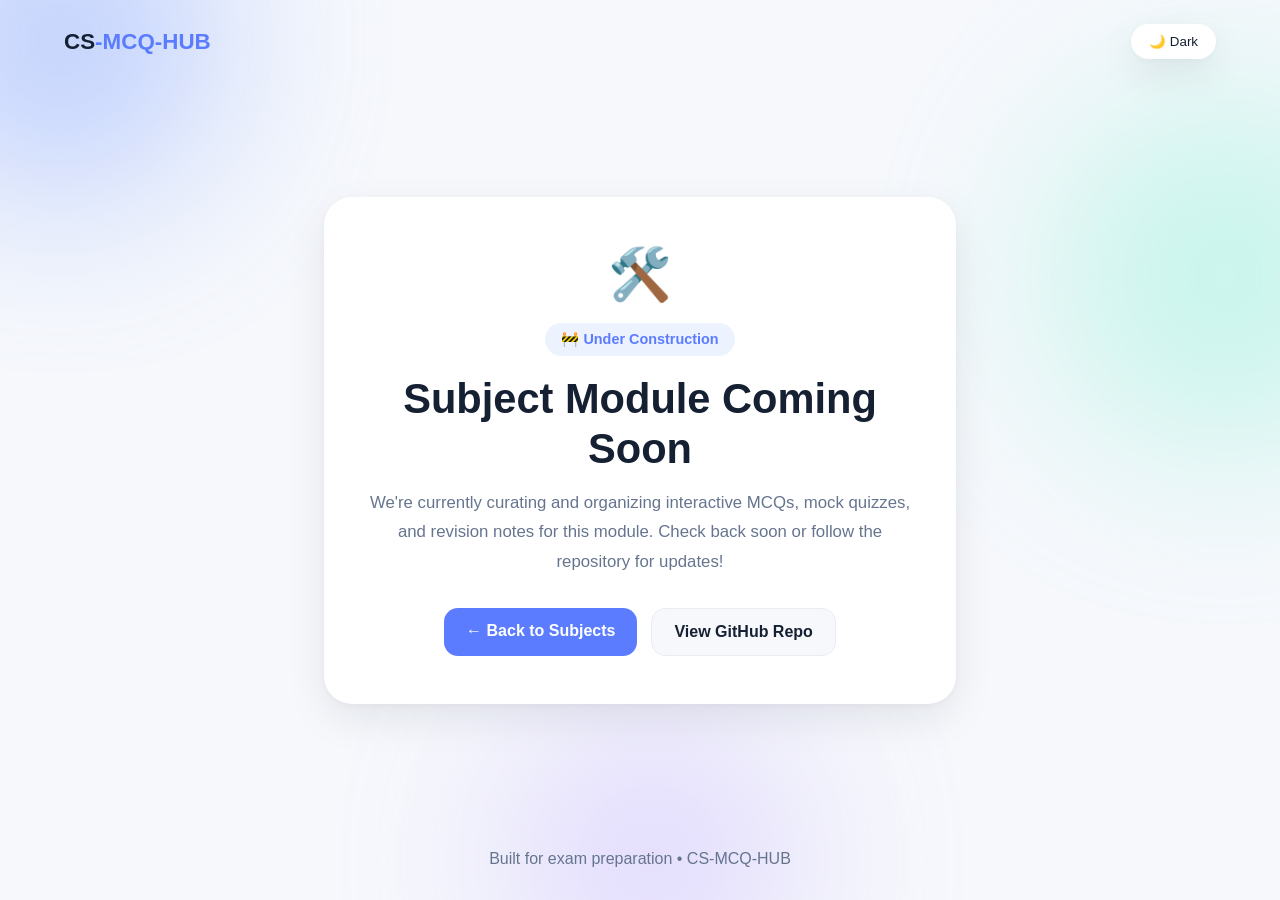
==== coming-soon.html @ 265577d6 "feat: add coming-soon page" ====
<!DOCTYPE html>
<html lang="en">
<head>
<meta charset="UTF-8">
<meta name="viewport" content="width=device-width, initial-scale=1">

<title>Module Coming Soon • CS MCQ Hub</title>

<style>

:root{
    --bg:#f6f8fc;
    --card:#ffffff;
    --text:#162033;
    --muted:#66758f;
    --border:#e7edf5;

    --primary:#5b7cff;
    --primary-light:#edf2ff;

    --shadow:
        0 2px 8px rgba(15,23,42,.04),
        0 15px 40px rgba(15,23,42,.08);
}

[data-theme="dark"]{
    --bg:#0f172a;
    --card:#172033;
    --text:#f8fafc;
    --muted:#94a3b8;
    --border:#273449;

    --primary:#7395ff;
    --primary-light:#1f2f57;
}

*{
    margin:0;
    padding:0;
    box-sizing:border-box;
}

body{
    background:var(--bg);
    color:var(--text);
    font-family:
    Inter,
    Segoe UI,
    sans-serif;
    min-height:100vh;
    display:flex;
    flex-direction:column;
    justify-content:space-between;
    overflow-x:hidden;
}

/* =======================
BACKGROUND
======================= */

.blob{
    position:fixed;
    border-radius:50%;
    filter:blur(90px);
    z-index:-1;
    opacity:.45;
}

.blob1{
    width:320px;
    height:320px;
    background:#7ea1ff;
    top:-120px;
    left:-100px;
}

.blob2{
    width:350px;
    height:350px;
    background:#8df2d7;
    right:-120px;
    top:100px;
}

.blob3{
    width:280px;
    height:280px;
    background:#c5b1ff;
    bottom:-100px;
    left:40%;
}

/* =======================
HEADER
======================= */

header{
    width:100%;
    max-width:1200px;
    margin:0 auto;
    padding:24px;
}

.nav{
    display:flex;
    justify-content:space-between;
    align-items:center;
}

.logo{
    font-size:1.4rem;
    font-weight:800;
    text-decoration:none;
    color:var(--text);
}

.logo span{
    color:var(--primary);
}

.theme-btn{
    border:none;
    padding:10px 18px;
    border-radius:999px;
    background:var(--card);
    box-shadow:var(--shadow);
    cursor:pointer;
    color:var(--text);
}

/* =======================
STATUS CARD
======================= */

.status-wrapper{
    max-width:680px;
    width:100%;
    margin:auto;
    padding:24px;
}

.status-card{
    background:var(--card);
    border-radius:28px;
    padding:48px 36px;
    box-shadow:var(--shadow);
    text-align:center;
}

.status-icon{
    font-size:3.2rem;
    margin-bottom:18px;
}

.tag{
    display:inline-block;
    padding:8px 16px;
    border-radius:999px;
    background:var(--primary-light);
    color:var(--primary);
    font-weight:700;
    font-size:.9rem;
    margin-bottom:18px;
}

.status-card h1{
    font-size:clamp(1.8rem,4vw,2.6rem);
    line-height:1.2;
    margin-bottom:14px;
}

.status-card p{
    color:var(--muted);
    font-size:1.05rem;
    line-height:1.75;
    margin-bottom:32px;
}

.actions{
    display:flex;
    gap:14px;
    justify-content:center;
    flex-wrap:wrap;
}

.btn{
    text-decoration:none;
    padding:14px 22px;
    border-radius:14px;
    font-weight:700;
    transition:.2s;
}

.btn-primary{
    background:var(--primary);
    color:white;
}

.btn-secondary{
    background:var(--bg);
    color:var(--text);
    border:1px solid var(--border);
}

/* =======================
FOOTER
======================= */

footer{
    text-align:center;
    padding:32px 20px;
    color:var(--muted);
}

@media(max-width:600px){
    .status-card{
        padding:36px 22px;
    }
    .actions{
        flex-direction:column;
    }
    .btn{
        width:100%;
    }
}

</style>
</head>
<body>

<div class="blob blob1"></div>
<div class="blob blob2"></div>
<div class="blob blob3"></div>

<header>
<div class="nav">
<a href="index.html" class="logo">
CS<span>-MCQ-HUB</span>
</a>

<button class="theme-btn" id="themeBtn">
🌙 Dark
</button>
</div>
</header>

<main class="status-wrapper">
<div class="status-card">
<div class="status-icon">🛠️</div>
<span class="tag">🚧 Under Construction</span>
<h1 id="moduleTitle">Subject Module Coming Soon</h1>
<p id="moduleDesc">
We're currently curating and organizing interactive MCQs, mock quizzes, and revision notes for this module. Check back soon or follow the repository for updates!
</p>

<div class="actions">
<a href="index.html" class="btn btn-primary">
← Back to Subjects
</a>
<a href="https://github.com/asad-ali-sajjad/cs-mcq-hub" target="_blank" rel="noopener noreferrer" class="btn btn-secondary">
View GitHub Repo
</a>
</div>
</div>
</main>

<footer>
Built for exam preparation • CS-MCQ-HUB
</footer>

<script>

const themeBtn = document.getElementById("themeBtn");

// Sync theme preference from index.html
if(localStorage.getItem("theme") === "dark"){
    document.documentElement.setAttribute("data-theme","dark");
    themeBtn.textContent = "☀️ Light";
}

themeBtn.onclick = () => {
    const dark = document.documentElement.getAttribute("data-theme");

    if(dark === "dark"){
        document.documentElement.removeAttribute("data-theme");
        localStorage.setItem("theme","light");
        themeBtn.textContent = "🌙 Dark";
    }
    else{
        document.documentElement.setAttribute("data-theme","dark");
        localStorage.setItem("theme","dark");
        themeBtn.textContent = "☀️ Light";
    }
};

// Display the clicked subject's name dynamically
const params = new URLSearchParams(window.location.search);
const subject = params.get("subject");

if(subject){
    document.getElementById("moduleTitle").textContent = subject;
    document.getElementById("moduleDesc").textContent =
        `We're currently preparing the interactive MCQ bank, practice quizzes, and mock exams for ${subject}. This module will be live soon!`;
    document.title = `${subject} (Coming Soon) • CS MCQ Hub`;
}

</script>

</body>
</html>
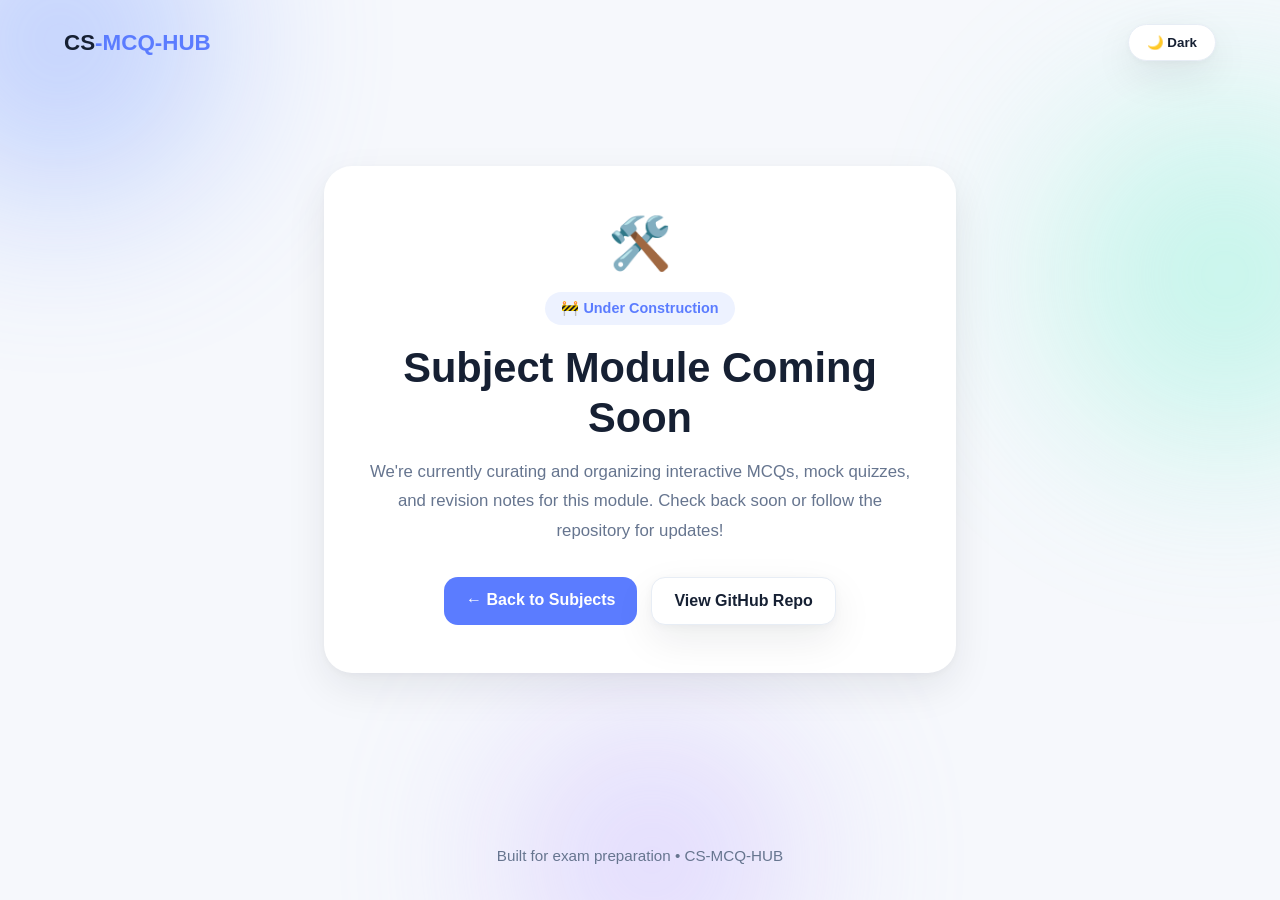
==== commit ff790c56: "refactor: split CSS/JS modules and configure 7th sem subjects" ====
--- a/coming-soon.html
+++ b/coming-soon.html
@@ -1,310 +1,48 @@
 <!DOCTYPE html>
 <html lang="en">
 <head>
-<meta charset="UTF-8">
-<meta name="viewport" content="width=device-width, initial-scale=1">
-
-<title>Module Coming Soon • CS MCQ Hub</title>
-
-<style>
-
-:root{
-    --bg:#f6f8fc;
-    --card:#ffffff;
-    --text:#162033;
-    --muted:#66758f;
-    --border:#e7edf5;
-
-    --primary:#5b7cff;
-    --primary-light:#edf2ff;
-
-    --shadow:
-        0 2px 8px rgba(15,23,42,.04),
-        0 15px 40px rgba(15,23,42,.08);
-}
-
-[data-theme="dark"]{
-    --bg:#0f172a;
-    --card:#172033;
-    --text:#f8fafc;
-    --muted:#94a3b8;
-    --border:#273449;
-
-    --primary:#7395ff;
-    --primary-light:#1f2f57;
-}
-
-*{
-    margin:0;
-    padding:0;
-    box-sizing:border-box;
-}
-
-body{
-    background:var(--bg);
-    color:var(--text);
-    font-family:
-    Inter,
-    Segoe UI,
-    sans-serif;
-    min-height:100vh;
-    display:flex;
-    flex-direction:column;
-    justify-content:space-between;
-    overflow-x:hidden;
-}
-
-/* =======================
-BACKGROUND
-======================= */
-
-.blob{
-    position:fixed;
-    border-radius:50%;
-    filter:blur(90px);
-    z-index:-1;
-    opacity:.45;
-}
-
-.blob1{
-    width:320px;
-    height:320px;
-    background:#7ea1ff;
-    top:-120px;
-    left:-100px;
-}
-
-.blob2{
-    width:350px;
-    height:350px;
-    background:#8df2d7;
-    right:-120px;
-    top:100px;
-}
-
-.blob3{
-    width:280px;
-    height:280px;
-    background:#c5b1ff;
-    bottom:-100px;
-    left:40%;
-}
-
-/* =======================
-HEADER
-======================= */
-
-header{
-    width:100%;
-    max-width:1200px;
-    margin:0 auto;
-    padding:24px;
-}
-
-.nav{
-    display:flex;
-    justify-content:space-between;
-    align-items:center;
-}
-
-.logo{
-    font-size:1.4rem;
-    font-weight:800;
-    text-decoration:none;
-    color:var(--text);
-}
-
-.logo span{
-    color:var(--primary);
-}
-
-.theme-btn{
-    border:none;
-    padding:10px 18px;
-    border-radius:999px;
-    background:var(--card);
-    box-shadow:var(--shadow);
-    cursor:pointer;
-    color:var(--text);
-}
-
-/* =======================
-STATUS CARD
-======================= */
-
-.status-wrapper{
-    max-width:680px;
-    width:100%;
-    margin:auto;
-    padding:24px;
-}
-
-.status-card{
-    background:var(--card);
-    border-radius:28px;
-    padding:48px 36px;
-    box-shadow:var(--shadow);
-    text-align:center;
-}
-
-.status-icon{
-    font-size:3.2rem;
-    margin-bottom:18px;
-}
-
-.tag{
-    display:inline-block;
-    padding:8px 16px;
-    border-radius:999px;
-    background:var(--primary-light);
-    color:var(--primary);
-    font-weight:700;
-    font-size:.9rem;
-    margin-bottom:18px;
-}
-
-.status-card h1{
-    font-size:clamp(1.8rem,4vw,2.6rem);
-    line-height:1.2;
-    margin-bottom:14px;
-}
-
-.status-card p{
-    color:var(--muted);
-    font-size:1.05rem;
-    line-height:1.75;
-    margin-bottom:32px;
-}
-
-.actions{
-    display:flex;
-    gap:14px;
-    justify-content:center;
-    flex-wrap:wrap;
-}
-
-.btn{
-    text-decoration:none;
-    padding:14px 22px;
-    border-radius:14px;
-    font-weight:700;
-    transition:.2s;
-}
-
-.btn-primary{
-    background:var(--primary);
-    color:white;
-}
-
-.btn-secondary{
-    background:var(--bg);
-    color:var(--text);
-    border:1px solid var(--border);
-}
-
-/* =======================
-FOOTER
-======================= */
-
-footer{
-    text-align:center;
-    padding:32px 20px;
-    color:var(--muted);
-}
-
-@media(max-width:600px){
-    .status-card{
-        padding:36px 22px;
-    }
-    .actions{
-        flex-direction:column;
-    }
-    .btn{
-        width:100%;
-    }
-}
-
-</style>
+    <meta charset="UTF-8">
+    <meta name="viewport" content="width=device-width, initial-scale=1">
+    <title>Module Coming Soon • CS MCQ Hub</title>
+    <link rel="stylesheet" href="assets/css/global.css">
+    <link rel="stylesheet" href="assets/css/coming-soon.css">
 </head>
 <body>
 
-<div class="blob blob1"></div>
-<div class="blob blob2"></div>
-<div class="blob blob3"></div>
+    <div class="blob blob1"></div>
+    <div class="blob blob2"></div>
+    <div class="blob blob3"></div>
 
-<header>
-<div class="nav">
-<a href="index.html" class="logo">
-CS<span>-MCQ-HUB</span>
-</a>
+    <header>
+        <div class="nav">
+            <a href="index.html" class="logo">CS<span>-MCQ-HUB</span></a>
+            <button class="theme-btn" id="themeBtn">🌙 Dark</button>
+        </div>
+    </header>
 
-<button class="theme-btn" id="themeBtn">
-🌙 Dark
-</button>
-</div>
-</header>
+    <main class="status-wrapper">
+        <div class="status-card">
+            <div class="status-icon">🛠️</div>
+            <span class="tag" id="moduleTag">🚧 Under Construction</span>
+            <h1 id="moduleTitle">Subject Module Coming Soon</h1>
+            <p id="moduleDesc">
+                We're currently curating and organizing interactive MCQs, mock quizzes, and revision notes for this module. Check back soon or follow the repository for updates!
+            </p>
 
-<main class="status-wrapper">
-<div class="status-card">
-<div class="status-icon">🛠️</div>
-<span class="tag">🚧 Under Construction</span>
-<h1 id="moduleTitle">Subject Module Coming Soon</h1>
-<p id="moduleDesc">
-We're currently curating and organizing interactive MCQs, mock quizzes, and revision notes for this module. Check back soon or follow the repository for updates!
-</p>
+            <div class="actions">
+                <a href="index.html" class="btn btn-primary">← Back to Subjects</a>
+                <a href="https://github.com/asad-ali-sajjad/cs-mcq-hub" target="_blank" rel="noopener noreferrer" class="btn btn-secondary">
+                    View GitHub Repo
+                </a>
+            </div>
+        </div>
+    </main>
 
-<div class="actions">
-<a href="index.html" class="btn btn-primary">
-← Back to Subjects
-</a>
-<a href="https://github.com/asad-ali-sajjad/cs-mcq-hub" target="_blank" rel="noopener noreferrer" class="btn btn-secondary">
-View GitHub Repo
-</a>
-</div>
-</div>
-</main>
+    <footer>
+        Built for exam preparation • CS-MCQ-HUB
+    </footer>
 
-<footer>
-Built for exam preparation • CS-MCQ-HUB
-</footer>
-
-<script>
-
-const themeBtn = document.getElementById("themeBtn");
-
-// Sync theme preference from index.html
-if(localStorage.getItem("theme") === "dark"){
-    document.documentElement.setAttribute("data-theme","dark");
-    themeBtn.textContent = "☀️ Light";
-}
-
-themeBtn.onclick = () => {
-    const dark = document.documentElement.getAttribute("data-theme");
-
-    if(dark === "dark"){
-        document.documentElement.removeAttribute("data-theme");
-        localStorage.setItem("theme","light");
-        themeBtn.textContent = "🌙 Dark";
-    }
-    else{
-        document.documentElement.setAttribute("data-theme","dark");
-        localStorage.setItem("theme","dark");
-        themeBtn.textContent = "☀️ Light";
-    }
-};
-
-// Display the clicked subject's name dynamically
-const params = new URLSearchParams(window.location.search);
-const subject = params.get("subject");
-
-if(subject){
-    document.getElementById("moduleTitle").textContent = subject;
-    document.getElementById("moduleDesc").textContent =
-        `We're currently preparing the interactive MCQ bank, practice quizzes, and mock exams for ${subject}. This module will be live soon!`;
-    document.title = `${subject} (Coming Soon) • CS MCQ Hub`;
-}
-
-</script>
-
+    <script src="assets/js/theme.js"></script>
+    <script src="assets/js/coming-soon.js"></script>
 </body>
-</html>
+</html>
--- a/assets/css/global.css
+++ b/assets/css/global.css
@@ -0,0 +1,178 @@
+:root {
+    --bg: #f6f8fc;
+    --card: #ffffff;
+    --text: #162033;
+    --muted: #66758f;
+    --border: #e7edf5;
+
+    --primary: #5b7cff;
+    --primary-light: #edf2ff;
+    --accent-green: #10b981;
+    --accent-green-light: #ecfdf5;
+
+    --shadow:
+        0 2px 8px rgba(15, 23, 42, 0.04),
+        0 15px 40px rgba(15, 23, 42, 0.08);
+}
+
+[data-theme="dark"] {
+    --bg: #0f172a;
+    --card: #172033;
+    --text: #f8fafc;
+    --muted: #94a3b8;
+    --border: #273449;
+
+    --primary: #7395ff;
+    --primary-light: #1f2f57;
+    --accent-green: #34d399;
+    --accent-green-light: #132e2b;
+}
+
+* {
+    margin: 0;
+    padding: 0;
+    box-sizing: border-box;
+}
+
+html {
+    scroll-behavior: smooth;
+}
+
+body {
+    background: var(--bg);
+    color: var(--text);
+    font-family: Inter, "Segoe UI", sans-serif;
+    min-height: 100vh;
+    display: flex;
+    flex-direction: column;
+    overflow-x: hidden;
+}
+
+/* =======================
+   BACKGROUND BLOBS
+======================= */
+.blob {
+    position: fixed;
+    border-radius: 50%;
+    filter: blur(90px);
+    z-index: -1;
+    opacity: 0.45;
+    pointer-events: none;
+}
+
+.blob1 {
+    width: 320px;
+    height: 320px;
+    background: #7ea1ff;
+    top: -120px;
+    left: -100px;
+}
+
+.blob2 {
+    width: 350px;
+    height: 350px;
+    background: #8df2d7;
+    right: -120px;
+    top: 100px;
+}
+
+.blob3 {
+    width: 280px;
+    height: 280px;
+    background: #c5b1ff;
+    bottom: -100px;
+    left: 40%;
+}
+
+/* =======================
+   HEADER & NAV
+======================= */
+header {
+    width: 100%;
+    max-width: 1200px;
+    margin: 0 auto;
+    padding: 24px;
+}
+
+.nav {
+    display: flex;
+    justify-content: space-between;
+    align-items: center;
+}
+
+.logo {
+    font-size: 1.4rem;
+    font-weight: 800;
+    text-decoration: none;
+    color: var(--text);
+}
+
+.logo span {
+    color: var(--primary);
+}
+
+.theme-btn {
+    border: 1px solid var(--border);
+    padding: 10px 18px;
+    border-radius: 999px;
+    background: var(--card);
+    box-shadow: var(--shadow);
+    cursor: pointer;
+    color: var(--text);
+    font-weight: 600;
+    transition: transform 0.2s ease;
+}
+
+.theme-btn:hover {
+    transform: translateY(-2px);
+}
+
+/* =======================
+   SHARED TAGS & BUTTONS
+======================= */
+.tag {
+    display: inline-block;
+    padding: 8px 16px;
+    border-radius: 999px;
+    background: var(--primary-light);
+    color: var(--primary);
+    font-weight: 700;
+    font-size: 0.9rem;
+    margin-bottom: 18px;
+}
+
+.btn {
+    display: inline-block;
+    text-decoration: none;
+    padding: 14px 22px;
+    border-radius: 14px;
+    font-weight: 700;
+    transition: transform 0.2s ease, opacity 0.2s ease;
+}
+
+.btn:hover {
+    transform: translateY(-2px);
+}
+
+.btn-primary {
+    background: var(--primary);
+    color: #ffffff;
+}
+
+.btn-secondary {
+    background: var(--card);
+    color: var(--text);
+    border: 1px solid var(--border);
+    box-shadow: var(--shadow);
+}
+
+/* =======================
+   FOOTER
+======================= */
+footer {
+    margin-top: auto;
+    text-align: center;
+    padding: 36px 20px;
+    color: var(--muted);
+    font-size: 0.95rem;
+}
--- a/assets/css/coming-soon.css
+++ b/assets/css/coming-soon.css
@@ -0,0 +1,53 @@
+.status-wrapper {
+    max-width: 680px;
+    width: 100%;
+    margin: auto;
+    padding: 24px;
+}
+
+.status-card {
+    background: var(--card);
+    border-radius: 28px;
+    padding: 48px 36px;
+    box-shadow: var(--shadow);
+    text-align: center;
+}
+
+.status-icon {
+    font-size: 3.2rem;
+    margin-bottom: 18px;
+}
+
+.status-card h1 {
+    font-size: clamp(1.8rem, 4vw, 2.6rem);
+    line-height: 1.2;
+    margin-bottom: 14px;
+}
+
+.status-card p {
+    color: var(--muted);
+    font-size: 1.05rem;
+    line-height: 1.75;
+    margin-bottom: 32px;
+}
+
+.actions {
+    display: flex;
+    gap: 14px;
+    justify-content: center;
+    flex-wrap: wrap;
+}
+
+@media (max-width: 600px) {
+    .status-card {
+        padding: 36px 22px;
+    }
+
+    .actions {
+        flex-direction: column;
+    }
+
+    .btn {
+        width: 100%;
+    }
+}
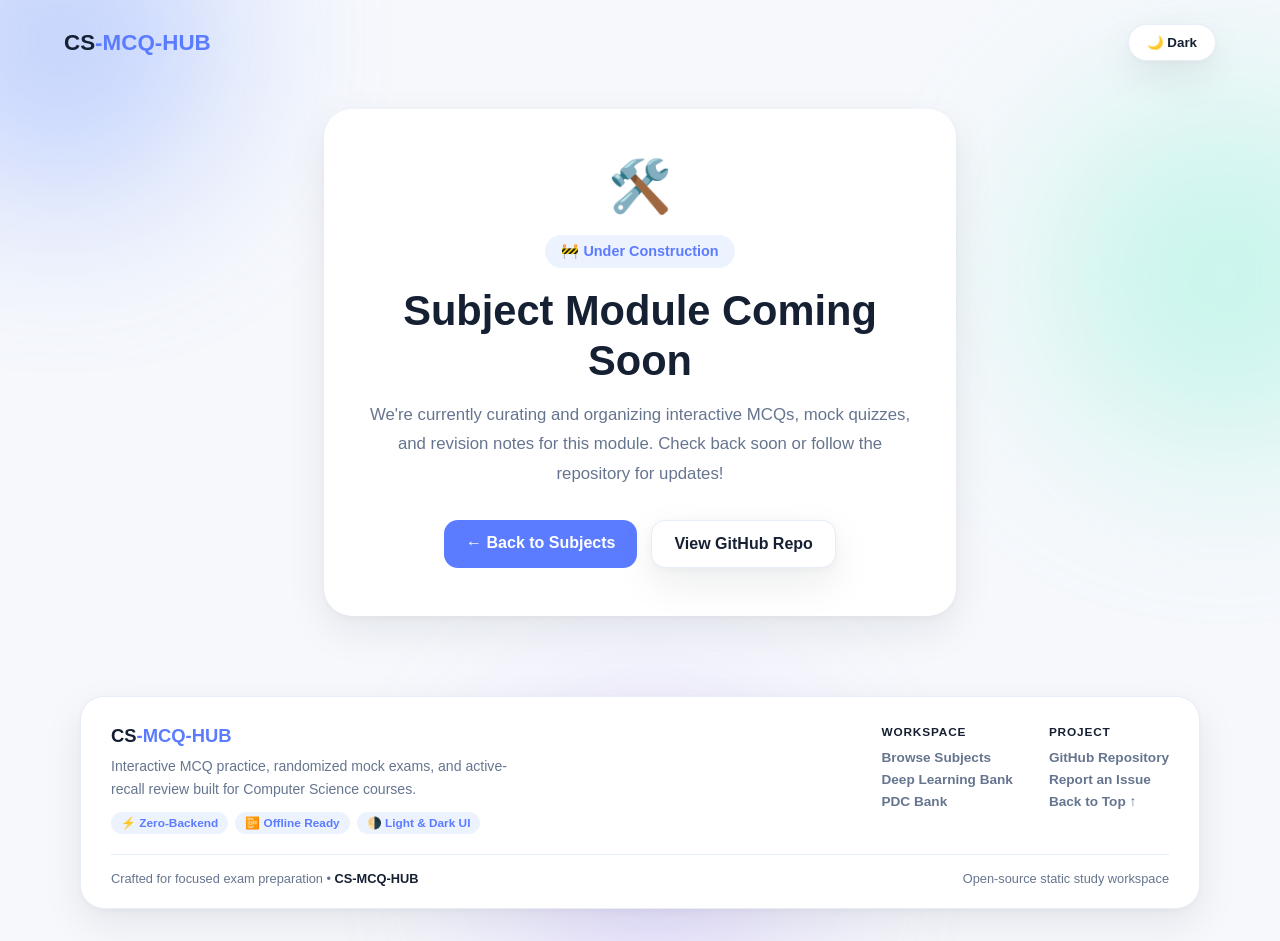
==== commit 993d8e34: "feat(ui): switch to evergreen curriculum tracks and add structured site footers - Replace '7th Sem' " ====
--- a/coming-soon.html
+++ b/coming-soon.html
@@ -38,9 +38,42 @@
         </div>
     </main>
 
-    <footer>
-        Built for exam preparation • CS-MCQ-HUB
+    <footer class="site-footer">
+        <div class="footer-inner">
+            <div class="footer-brand">
+                <a href="index.html" class="logo footer-logo">CS<span>-MCQ-HUB</span></a>
+                <p class="footer-desc">
+                    Interactive MCQ practice, randomized mock exams, and active-recall review built for Computer Science courses.
+                </p>
+                <div class="footer-pills">
+                    <span class="footer-pill">⚡ Zero-Backend</span>
+                    <span class="footer-pill">📴 Offline Ready</span>
+                    <span class="footer-pill">🌗 Light &amp; Dark UI</span>
+                </div>
+            </div>
+
+            <div class="footer-links-group">
+                <div class="footer-col">
+                    <h4>Workspace</h4>
+                    <a href="#subjects">Browse Subjects</a>
+                    <a href="quiz.html?subject=deep-learning">Deep Learning Bank</a>
+                    <a href="quiz.html?subject=pdc">PDC Bank</a>
+                </div>
+                <div class="footer-col">
+                    <h4>Project</h4>
+                    <a href="https://github.com/asad-ali-sajjad/cs-mcq-hub" target="_blank" rel="noopener noreferrer">GitHub Repository</a>
+                    <a href="https://github.com/asad-ali-sajjad/cs-mcq-hub/issues" target="_blank" rel="noopener noreferrer">Report an Issue</a>
+                    <a href="#top" onclick="window.scrollTo({top: 0, behavior: 'smooth'}); return false;">Back to Top ↑</a>
+                </div>
+            </div>
+        </div>
+
+        <div class="footer-bottom">
+            <span>Crafted for focused exam preparation • <strong>CS-MCQ-HUB</strong></span>
+            <span>Open-source static study workspace</span>
+        </div>
     </footer>
+
 
     <script src="assets/js/theme.js"></script>
     <script src="assets/js/coming-soon.js"></script>
--- a/assets/css/global.css
+++ b/assets/css/global.css
@@ -175,4 +175,131 @@
     padding: 36px 20px;
     color: var(--muted);
     font-size: 0.95rem;
+}
+
+/* ==========================================================================
+   UPGRADED SITE FOOTER (Shared across index.html & quiz.html)
+   ========================================================================== */
+footer.site-footer {
+  width: 100%;
+  max-width: 1120px;
+  margin: 56px auto 32px;
+  padding: 28px 30px 22px;
+  background: var(--card);
+  border: 1px solid var(--border);
+  border-radius: 24px;
+  box-shadow: var(--shadow);
+  text-align: left;
+  color: var(--muted);
+}
+
+footer.site-footer.quiz-footer {
+  max-width: 100%;
+  margin: 28px 0 0;
+  padding: 24px 26px 20px;
+}
+
+.footer-inner {
+  display: flex;
+  justify-content: space-between;
+  align-items: flex-start;
+  flex-wrap: wrap;
+  gap: 28px;
+  padding-bottom: 20px;
+  border-bottom: 1px solid var(--border);
+}
+
+.footer-brand {
+  max-width: 420px;
+}
+
+.footer-logo {
+  display: inline-block;
+  font-size: 1.15rem;
+  margin-bottom: 8px;
+}
+
+.footer-desc {
+  font-size: 0.88rem;
+  line-height: 1.6;
+  color: var(--muted);
+  margin: 0 0 12px;
+}
+
+.footer-pills {
+  display: flex;
+  flex-wrap: wrap;
+  gap: 7px;
+}
+
+.footer-pill {
+  font-size: 0.74rem;
+  font-weight: 700;
+  padding: 4px 10px;
+  border-radius: 999px;
+  background: var(--primary-light);
+  color: var(--primary);
+}
+
+.footer-links-group {
+  display: flex;
+  flex-wrap: wrap;
+  gap: 36px;
+}
+
+.footer-col {
+  display: flex;
+  flex-direction: column;
+  gap: 7px;
+}
+
+.footer-col h4 {
+  font-size: 0.74rem;
+  font-weight: 800;
+  text-transform: uppercase;
+  letter-spacing: 0.07em;
+  color: var(--text);
+  margin: 0 0 4px;
+}
+
+.footer-col a {
+  text-decoration: none;
+  font-size: 0.85rem;
+  font-weight: 600;
+  color: var(--muted);
+  transition: color 0.16s ease, transform 0.16s ease;
+}
+
+.footer-col a:hover {
+  color: var(--primary);
+  transform: translateX(2px);
+}
+
+.footer-bottom {
+  padding-top: 16px;
+  display: flex;
+  justify-content: space-between;
+  align-items: center;
+  flex-wrap: wrap;
+  gap: 10px;
+  font-size: 0.8rem;
+  color: var(--muted);
+}
+
+.footer-bottom strong {
+  color: var(--text);
+}
+
+@media (max-width: 768px) {
+  footer.site-footer {
+    width: calc(100% - 32px);
+    margin: 40px auto 24px;
+    padding: 22px 20px 18px;
+    border-radius: 20px;
+  }
+
+  footer.site-footer.quiz-footer {
+    width: 100%;
+    margin: 22px 0 0;
+  }
 }
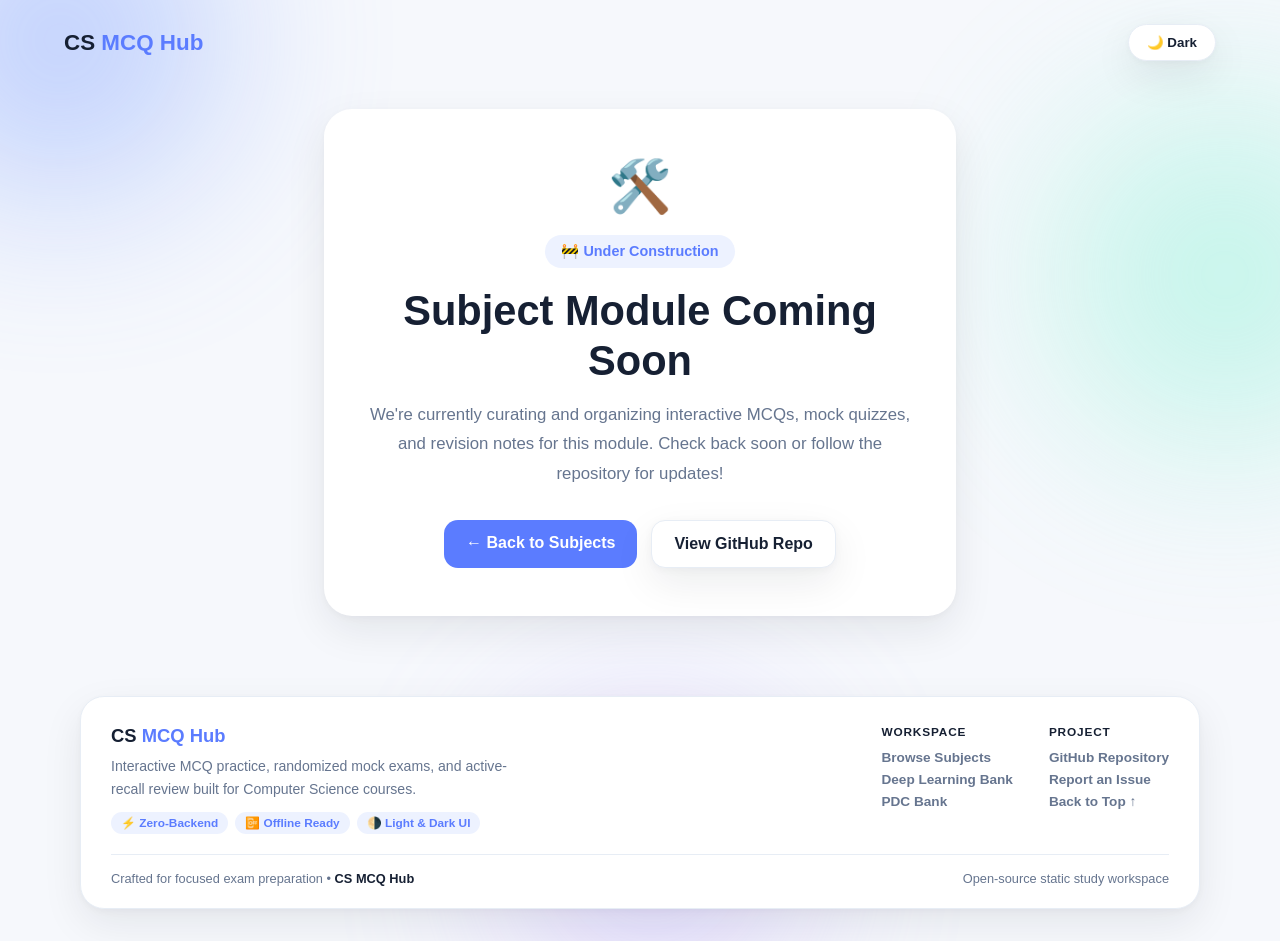
==== commit 24d7b0b1: "refactor(config): centralize global settings, branding, and URLs in assets/js/config.js" ====
--- a/coming-soon.html
+++ b/coming-soon.html
@@ -3,7 +3,7 @@
 <head>
     <meta charset="UTF-8">
     <meta name="viewport" content="width=device-width, initial-scale=1">
-    <title>Module Coming Soon • CS MCQ Hub</title>
+    <title data-config-title-format="Module Coming Soon • {brand.name}"></title>
     <link rel="stylesheet" href="assets/css/global.css">
     <link rel="stylesheet" href="assets/css/coming-soon.css">
 </head>
@@ -15,7 +15,7 @@
 
     <header>
         <div class="nav">
-            <a href="index.html" class="logo">CS<span>-MCQ-HUB</span></a>
+            <a href="index.html" class="logo" data-config-logo data-config-home-link></a>
             <button class="theme-btn" id="themeBtn">🌙 Dark</button>
         </div>
     </header>
@@ -30,8 +30,8 @@
             </p>
 
             <div class="actions">
-                <a href="index.html" class="btn btn-primary">← Back to Subjects</a>
-                <a href="https://github.com/asad-ali-sajjad/cs-mcq-hub" target="_blank" rel="noopener noreferrer" class="btn btn-secondary">
+                <a href="index.html" data-config-home-link class="btn btn-primary">← Back to Subjects</a>
+                <a href="#" data-config-href="links.repoUrl" target="_blank" rel="noopener noreferrer" class="btn btn-secondary">
                     View GitHub Repo
                 </a>
             </div>
@@ -41,8 +41,8 @@
     <footer class="site-footer">
         <div class="footer-inner">
             <div class="footer-brand">
-                <a href="index.html" class="logo footer-logo">CS<span>-MCQ-HUB</span></a>
-                <p class="footer-desc">
+                <a href="index.html" class="logo footer-logo" data-config-logo data-config-home-link></a>
+                <p class="footer-desc" data-config-text="brand.footerTagline">
                     Interactive MCQ practice, randomized mock exams, and active-recall review built for Computer Science courses.
                 </p>
                 <div class="footer-pills">
@@ -56,25 +56,26 @@
                 <div class="footer-col">
                     <h4>Workspace</h4>
                     <a href="#subjects">Browse Subjects</a>
-                    <a href="quiz.html?subject=deep-learning">Deep Learning Bank</a>
-                    <a href="quiz.html?subject=pdc">PDC Bank</a>
+                    <a href="#" data-config-featured="0">Deep Learning Bank</a>
+                    <a href="#" data-config-featured="1">PDC Bank</a>
                 </div>
                 <div class="footer-col">
                     <h4>Project</h4>
-                    <a href="https://github.com/asad-ali-sajjad/cs-mcq-hub" target="_blank" rel="noopener noreferrer">GitHub Repository</a>
-                    <a href="https://github.com/asad-ali-sajjad/cs-mcq-hub/issues" target="_blank" rel="noopener noreferrer">Report an Issue</a>
+                    <a href="#" data-config-href="links.repoUrl" target="_blank" rel="noopener noreferrer">GitHub Repository</a>
+                    <a href="#" data-config-href="links.issuesUrl" target="_blank" rel="noopener noreferrer">Report an Issue</a>
                     <a href="#top" onclick="window.scrollTo({top: 0, behavior: 'smooth'}); return false;">Back to Top ↑</a>
                 </div>
             </div>
         </div>
 
         <div class="footer-bottom">
-            <span>Crafted for focused exam preparation • <strong>CS-MCQ-HUB</strong></span>
+            <span><span data-config-text="brand.copyrightLine">Crafted for focused exam preparation</span> • <strong data-config-text="brand.name"></strong></span>
             <span>Open-source static study workspace</span>
         </div>
     </footer>
 
 
+    <script src="assets/js/config.js"></script>
     <script src="assets/js/theme.js"></script>
     <script src="assets/js/coming-soon.js"></script>
 </body>
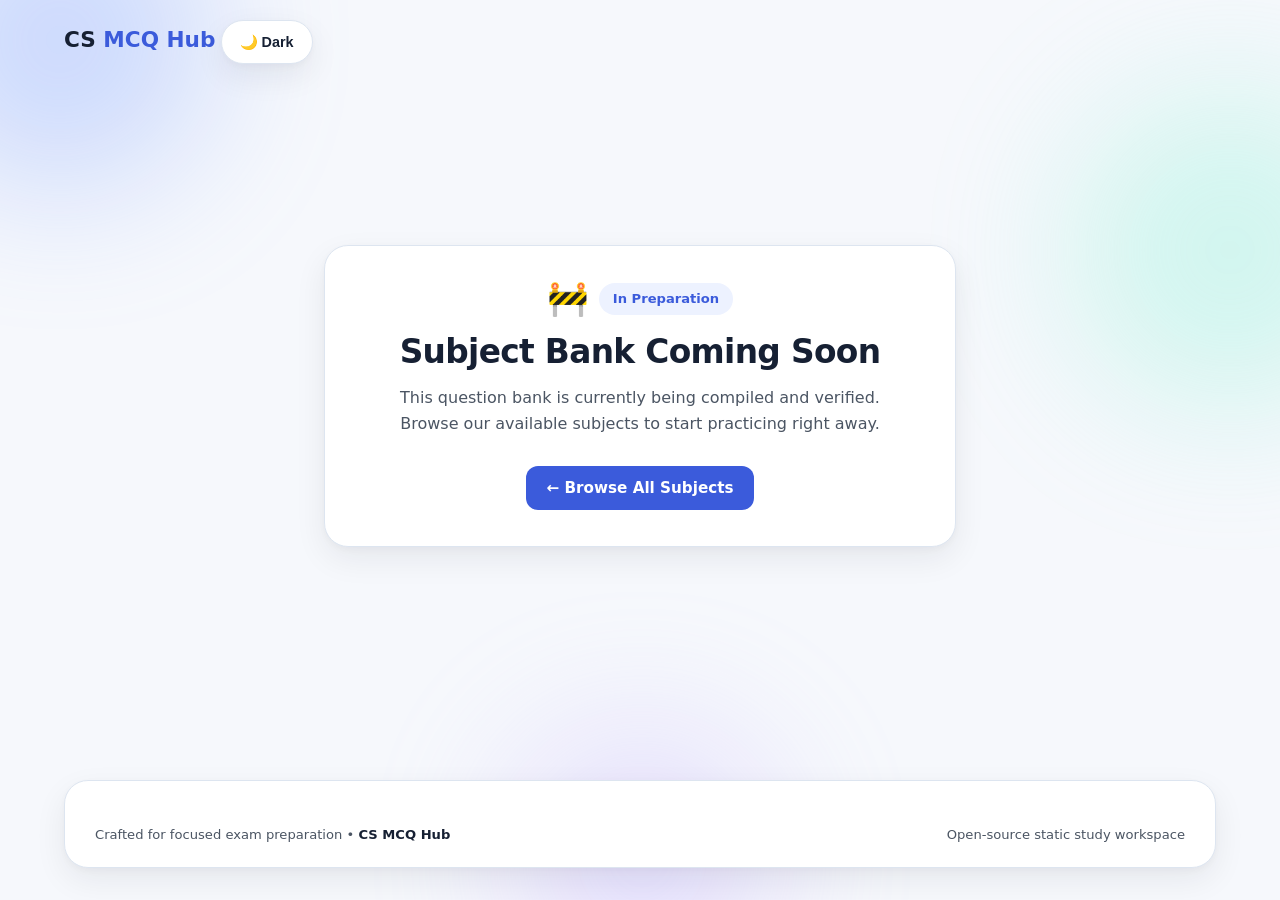
==== commit 0d486e4e: "feat(v3.0.0): add resume telemetry, accessibility, progress backup, PWA offline support, and CI bank" ====
--- a/coming-soon.html
+++ b/coming-soon.html
@@ -1,82 +1,59 @@
 <!DOCTYPE html>
 <html lang="en">
 <head>
-    <meta charset="UTF-8">
-    <meta name="viewport" content="width=device-width, initial-scale=1">
-    <title data-config-title-format="Module Coming Soon • {brand.name}"></title>
-    <link rel="stylesheet" href="assets/css/global.css">
-    <link rel="stylesheet" href="assets/css/coming-soon.css">
+  <meta charset="UTF-8">
+  <meta name="viewport" content="width=device-width, initial-scale=1.0">
+  <title data-config-title-format="Subject Status — {brand.name}">Subject Status</title>
+  <meta name="description" data-config-meta-description="brand.metaDescription" content="Subject availability and upcoming MCQ bank status.">
+  <link rel="icon" type="image/svg+xml" href="data:image/svg+xml,%3Csvg xmlns='http://www.w3.org/2000/svg' viewBox='0 0 64 64'%3E%3Crect width='64' height='64' rx='16' fill='%233b5bdb'/%3E%3Ctext x='50%25' y='54%25' dominant-baseline='middle' text-anchor='middle' font-family='system-ui,sans-serif' font-weight='800' font-size='28' fill='%23ffffff'%3ECS%3C/text%3E%3C/svg%3E">
+  <link rel="stylesheet" href="assets/css/global.css">
+  <link rel="stylesheet" href="assets/css/coming-soon.css">
 </head>
 <body>
 
-    <div class="blob blob1"></div>
-    <div class="blob blob2"></div>
-    <div class="blob blob3"></div>
+  <!-- Ambient Background Blobs -->
+  <div class="blob blob1" aria-hidden="true"></div>
+  <div class="blob blob2" aria-hidden="true"></div>
+  <div class="blob blob3" aria-hidden="true"></div>
 
-    <header>
-        <div class="nav">
-            <a href="index.html" class="logo" data-config-logo data-config-home-link></a>
-            <button class="theme-btn" id="themeBtn">🌙 Dark</button>
-        </div>
-    </header>
+  <!-- Navbar -->
+  <header class="navbar">
+    <div class="nav-inner">
+      <a href="index.html" class="logo" data-config-logo></a>
+      <button type="button" class="theme-btn" id="themeBtn" aria-label="Switch to dark mode" aria-pressed="false">🌙 Dark</button>
+    </div>
+  </header>
 
-    <main class="status-wrapper">
-        <div class="status-card">
-            <div class="status-icon">🛠️</div>
-            <span class="tag" id="moduleTag">🚧 Under Construction</span>
-            <h1 id="moduleTitle">Subject Module Coming Soon</h1>
-            <p id="moduleDesc">
-                We're currently curating and organizing interactive MCQs, mock quizzes, and revision notes for this module. Check back soon or follow the repository for updates!
-            </p>
+  <!-- Main Status Card -->
+  <main class="cs-main">
+    <section class="cs-card" aria-labelledby="cs-title">
+      <div class="cs-top-meta">
+        <span class="cs-icon" id="cs-icon" aria-hidden="true">🚧</span>
+        <span class="cs-badge" id="cs-badge">In Preparation</span>
+      </div>
 
-            <div class="actions">
-                <a href="index.html" data-config-home-link class="btn btn-primary">← Back to Subjects</a>
-                <a href="#" data-config-href="links.repoUrl" target="_blank" rel="noopener noreferrer" class="btn btn-secondary">
-                    View GitHub Repo
-                </a>
-            </div>
-        </div>
-    </main>
+      <h1 id="cs-title">Subject Bank Coming Soon</h1>
+      <p class="cs-desc" id="cs-desc">
+        This question bank is currently being compiled and verified. Browse our available subjects to start practicing right away.
+      </p>
 
-    <footer class="site-footer">
-        <div class="footer-inner">
-            <div class="footer-brand">
-                <a href="index.html" class="logo footer-logo" data-config-logo data-config-home-link></a>
-                <p class="footer-desc" data-config-text="brand.footerTagline">
-                    Interactive MCQ practice, randomized mock exams, and active-recall review built for Computer Science courses.
-                </p>
-                <div class="footer-pills">
-                    <span class="footer-pill">⚡ Zero-Backend</span>
-                    <span class="footer-pill">📴 Offline Ready</span>
-                    <span class="footer-pill">🌗 Light &amp; Dark UI</span>
-                </div>
-            </div>
+      <div class="cs-actions" id="cs-actions">
+        <a href="index.html" class="btn btn-primary">← Browse All Subjects</a>
+      </div>
+    </section>
+  </main>
 
-            <div class="footer-links-group">
-                <div class="footer-col">
-                    <h4>Workspace</h4>
-                    <a href="#subjects">Browse Subjects</a>
-                    <a href="#" data-config-featured="0">Deep Learning Bank</a>
-                    <a href="#" data-config-featured="1">PDC Bank</a>
-                </div>
-                <div class="footer-col">
-                    <h4>Project</h4>
-                    <a href="#" data-config-href="links.repoUrl" target="_blank" rel="noopener noreferrer">GitHub Repository</a>
-                    <a href="#" data-config-href="links.issuesUrl" target="_blank" rel="noopener noreferrer">Report an Issue</a>
-                    <a href="#top" onclick="window.scrollTo({top: 0, behavior: 'smooth'}); return false;">Back to Top ↑</a>
-                </div>
-            </div>
-        </div>
+  <!-- Footer -->
+  <footer class="site-footer">
+    <div class="footer-bottom">
+      <span><span data-config-text="brand.copyrightLine">Crafted for focused exam preparation</span> • <strong data-config-text="brand.name"></strong></span>
+      <span>Open-source static study workspace</span>
+    </div>
+  </footer>
 
-        <div class="footer-bottom">
-            <span><span data-config-text="brand.copyrightLine">Crafted for focused exam preparation</span> • <strong data-config-text="brand.name"></strong></span>
-            <span>Open-source static study workspace</span>
-        </div>
-    </footer>
-
-
-    <script src="assets/js/config.js"></script>
-    <script src="assets/js/theme.js"></script>
-    <script src="assets/js/coming-soon.js"></script>
+  <script src="assets/js/config.js"></script>
+  <script src="assets/js/theme.js"></script>
+  <script src="assets/js/subjects-data.js"></script>
+  <script src="assets/js/coming-soon.js"></script>
 </body>
 </html>
--- a/assets/css/global.css
+++ b/assets/css/global.css
@@ -1,180 +1,275 @@
 :root {
-    --bg: #f6f8fc;
-    --card: #ffffff;
-    --text: #162033;
-    --muted: #66758f;
-    --border: #e7edf5;
-
-    --primary: #5b7cff;
-    --primary-light: #edf2ff;
-    --accent-green: #10b981;
-    --accent-green-light: #ecfdf5;
-
-    --shadow:
-        0 2px 8px rgba(15, 23, 42, 0.04),
-        0 15px 40px rgba(15, 23, 42, 0.08);
+  --bg: #f6f8fc;
+  --card: #ffffff;
+  --text: #162033;
+  --muted: #4b5563;
+  --border: #dde5f0;
+
+  --primary: #3b5bdb;
+  --primary-hover: #2f49b8;
+  --primary-fg: #ffffff;
+  --primary-light: #edf2ff;
+
+  --accent-green: #047857;
+  --accent-green-light: #ecfdf5;
+
+  --bad-bg: #fef2f2;
+  --bad-border: #fecaca;
+  --bad-text: #b91c1c;
+
+  --warn-bg: #fffbeb;
+  --warn-border: #fde68a;
+  --warn-text: #b45309;
+
+  --sidebar-w: 276px;
+  --ease-smooth: cubic-bezier(0.22, 1, 0.36, 1);
+
+  --shadow:
+    0 2px 8px rgba(15, 23, 42, 0.04),
+    0 12px 32px rgba(15, 23, 42, 0.07);
 }
 
 [data-theme="dark"] {
-    --bg: #0f172a;
-    --card: #172033;
-    --text: #f8fafc;
-    --muted: #94a3b8;
-    --border: #273449;
-
-    --primary: #7395ff;
-    --primary-light: #1f2f57;
-    --accent-green: #34d399;
-    --accent-green-light: #132e2b;
+  --bg: #0f172a;
+  --card: #172033;
+  --text: #f8fafc;
+  --muted: #94a3b8;
+  --border: #273449;
+
+  --primary: #7c9dff;
+  --primary-hover: #96b0ff;
+  --primary-fg: #0b132b;
+  --primary-light: #1f2f57;
+
+  --accent-green: #34d399;
+  --accent-green-light: #132e2b;
+
+  --bad-bg: rgba(239, 68, 68, 0.14);
+  --bad-border: rgba(248, 113, 113, 0.32);
+  --bad-text: #fca5a5;
+
+  --warn-bg: rgba(245, 158, 11, 0.14);
+  --warn-border: rgba(251, 191, 36, 0.32);
+  --warn-text: #fcd34d;
 }
 
 * {
-    margin: 0;
-    padding: 0;
-    box-sizing: border-box;
+  margin: 0;
+  padding: 0;
+  box-sizing: border-box;
 }
 
 html {
-    scroll-behavior: smooth;
+  scroll-behavior: smooth;
 }
 
 body {
-    background: var(--bg);
-    color: var(--text);
-    font-family: Inter, "Segoe UI", sans-serif;
-    min-height: 100vh;
-    display: flex;
-    flex-direction: column;
-    overflow-x: hidden;
+  background: var(--bg);
+  color: var(--text);
+  font-family: system-ui, -apple-system, BlinkMacSystemFont, "Segoe UI", Roboto, sans-serif;
+  min-height: 100vh;
+  display: flex;
+  flex-direction: column;
+  overflow-x: hidden;
+  line-height: 1.5;
+}
+
+/* =======================
+   ACCESSIBILITY UTILITIES
+======================= */
+.sr-only {
+  position: absolute;
+  width: 1px;
+  height: 1px;
+  padding: 0;
+  margin: -1px;
+  overflow: hidden;
+  clip: rect(0, 0, 0, 0);
+  white-space: nowrap;
+  border: 0;
+}
+
+:focus-visible {
+  outline: 3px solid var(--primary);
+  outline-offset: 2px;
+}
+
+@media (prefers-reduced-motion: reduce) {
+  html {
+    scroll-behavior: auto;
+  }
+
+  *,
+  *::before,
+  *::after {
+    animation-duration: 0.01ms !important;
+    animation-iteration-count: 1 !important;
+    transition-duration: 0.01ms !important;
+    scroll-behavior: auto !important;
+  }
 }
 
 /* =======================
    BACKGROUND BLOBS
 ======================= */
 .blob {
-    position: fixed;
-    border-radius: 50%;
-    filter: blur(90px);
-    z-index: -1;
-    opacity: 0.45;
-    pointer-events: none;
+  position: fixed;
+  border-radius: 50%;
+  filter: blur(72px);
+  z-index: -1;
+  opacity: 0.35;
+  pointer-events: none;
+}
+
+[data-theme="dark"] .blob {
+  opacity: 0.14;
 }
 
 .blob1 {
-    width: 320px;
-    height: 320px;
-    background: #7ea1ff;
-    top: -120px;
-    left: -100px;
+  width: 300px;
+  height: 300px;
+  background: #7ea1ff;
+  top: -110px;
+  left: -90px;
 }
 
 .blob2 {
-    width: 350px;
-    height: 350px;
-    background: #8df2d7;
-    right: -120px;
-    top: 100px;
+  width: 320px;
+  height: 320px;
+  background: #8df2d7;
+  right: -110px;
+  top: 90px;
 }
 
 .blob3 {
-    width: 280px;
-    height: 280px;
-    background: #c5b1ff;
-    bottom: -100px;
-    left: 40%;
+  width: 260px;
+  height: 260px;
+  background: #c5b1ff;
+  bottom: -90px;
+  left: 40%;
+}
+
+@media (max-width: 768px) {
+  .blob {
+    filter: blur(44px);
+    opacity: 0.25;
+  }
+
+  [data-theme="dark"] .blob {
+    opacity: 0.1;
+  }
 }
 
 /* =======================
    HEADER & NAV
 ======================= */
 header {
-    width: 100%;
-    max-width: 1200px;
-    margin: 0 auto;
-    padding: 24px;
+  width: 100%;
+  max-width: 1200px;
+  margin: 0 auto;
+  padding: 20px 24px 12px;
 }
 
 .nav {
-    display: flex;
-    justify-content: space-between;
-    align-items: center;
+  display: flex;
+  justify-content: space-between;
+  align-items: center;
+  gap: 12px;
 }
 
 .logo {
-    font-size: 1.4rem;
-    font-weight: 800;
-    text-decoration: none;
-    color: var(--text);
+  font-size: 1.35rem;
+  font-weight: 800;
+  text-decoration: none;
+  color: var(--text);
 }
 
 .logo span {
-    color: var(--primary);
+  color: var(--primary);
 }
 
 .theme-btn {
-    border: 1px solid var(--border);
-    padding: 10px 18px;
-    border-radius: 999px;
-    background: var(--card);
-    box-shadow: var(--shadow);
-    cursor: pointer;
-    color: var(--text);
-    font-weight: 600;
-    transition: transform 0.2s ease;
+  display: inline-flex;
+  align-items: center;
+  justify-content: center;
+  min-height: 44px;
+  border: 1px solid var(--border);
+  padding: 10px 18px;
+  border-radius: 999px;
+  background: var(--card);
+  box-shadow: var(--shadow);
+  cursor: pointer;
+  color: var(--text);
+  font-size: 0.9rem;
+  font-weight: 600;
+  transition: transform 0.2s ease, border-color 0.2s ease;
 }
 
 .theme-btn:hover {
-    transform: translateY(-2px);
+  transform: translateY(-2px);
+  border-color: var(--primary);
 }
 
 /* =======================
    SHARED TAGS & BUTTONS
 ======================= */
 .tag {
-    display: inline-block;
-    padding: 8px 16px;
-    border-radius: 999px;
-    background: var(--primary-light);
-    color: var(--primary);
-    font-weight: 700;
-    font-size: 0.9rem;
-    margin-bottom: 18px;
+  display: inline-block;
+  padding: 6px 14px;
+  border-radius: 999px;
+  background: var(--primary-light);
+  color: var(--primary);
+  font-weight: 700;
+  font-size: 0.84rem;
+  margin-bottom: 12px;
 }
 
 .btn {
-    display: inline-block;
-    text-decoration: none;
-    padding: 14px 22px;
-    border-radius: 14px;
-    font-weight: 700;
-    transition: transform 0.2s ease, opacity 0.2s ease;
+  display: inline-flex;
+  align-items: center;
+  justify-content: center;
+  min-height: 44px;
+  text-decoration: none;
+  padding: 11px 20px;
+  border-radius: 12px;
+  font-size: 0.95rem;
+  font-weight: 700;
+  transition: transform 0.2s ease, background-color 0.2s ease, border-color 0.2s ease;
 }
 
 .btn:hover {
-    transform: translateY(-2px);
+  transform: translateY(-2px);
 }
 
 .btn-primary {
-    background: var(--primary);
-    color: #ffffff;
+  background: var(--primary);
+  color: var(--primary-fg);
+}
+
+.btn-primary:hover {
+  background: var(--primary-hover);
 }
 
 .btn-secondary {
-    background: var(--card);
-    color: var(--text);
-    border: 1px solid var(--border);
-    box-shadow: var(--shadow);
+  background: var(--card);
+  color: var(--text);
+  border: 1px solid var(--border);
+  box-shadow: var(--shadow);
+}
+
+.btn-secondary:hover {
+  border-color: var(--primary);
 }
 
 /* =======================
    FOOTER
 ======================= */
 footer {
-    margin-top: auto;
-    text-align: center;
-    padding: 36px 20px;
-    color: var(--muted);
-    font-size: 0.95rem;
+  margin-top: auto;
+  text-align: center;
+  padding: 36px 20px;
+  color: var(--muted);
+  font-size: 0.95rem;
 }
 
 /* ==========================================================================
@@ -182,8 +277,8 @@
    ========================================================================== */
 footer.site-footer {
   width: 100%;
-  max-width: 1120px;
-  margin: 56px auto 32px;
+  max-width: 1152px;
+  margin: 48px auto 32px;
   padding: 28px 30px 22px;
   background: var(--card);
   border: 1px solid var(--border);
@@ -233,7 +328,7 @@
 }
 
 .footer-pill {
-  font-size: 0.74rem;
+  font-size: 0.78rem;
   font-weight: 700;
   padding: 4px 10px;
   border-radius: 999px;
@@ -254,7 +349,7 @@
 }
 
 .footer-col h4 {
-  font-size: 0.74rem;
+  font-size: 0.78rem;
   font-weight: 800;
   text-transform: uppercase;
   letter-spacing: 0.07em;
@@ -282,7 +377,7 @@
   align-items: center;
   flex-wrap: wrap;
   gap: 10px;
-  font-size: 0.8rem;
+  font-size: 0.82rem;
   color: var(--muted);
 }
 
--- a/assets/css/coming-soon.css
+++ b/assets/css/coming-soon.css
@@ -1,53 +1,95 @@
-.status-wrapper {
-    max-width: 680px;
-    width: 100%;
-    margin: auto;
-    padding: 24px;
+/* ==========================================================================
+   CS MCQ Hub — Coming Soon / Direct Link Status Page
+   ========================================================================== */
+
+body {
+  min-height: 100vh;
+  display: flex;
+  flex-direction: column;
 }
 
-.status-card {
-    background: var(--card);
-    border-radius: 28px;
-    padding: 48px 36px;
-    box-shadow: var(--shadow);
-    text-align: center;
+.cs-main {
+  flex: 1;
+  width: 100%;
+  max-width: 680px;
+  margin: 0 auto;
+  padding: 40px 24px 56px;
+  display: flex;
+  align-items: center;
+  justify-content: center;
 }
 
-.status-icon {
-    font-size: 3.2rem;
-    margin-bottom: 18px;
+.cs-card {
+  width: 100%;
+  background: var(--card);
+  border: 1px solid var(--border);
+  border-radius: 24px;
+  padding: 36px 32px;
+  box-shadow: var(--shadow);
+  text-align: center;
 }
 
-.status-card h1 {
-    font-size: clamp(1.8rem, 4vw, 2.6rem);
-    line-height: 1.2;
-    margin-bottom: 14px;
+.cs-top-meta {
+  display: inline-flex;
+  align-items: center;
+  gap: 10px;
+  margin-bottom: 18px;
 }
 
-.status-card p {
-    color: var(--muted);
-    font-size: 1.05rem;
-    line-height: 1.75;
-    margin-bottom: 32px;
+.cs-icon {
+  font-size: 2.1rem;
+  line-height: 1;
 }
 
-.actions {
-    display: flex;
-    gap: 14px;
-    justify-content: center;
-    flex-wrap: wrap;
+.cs-badge {
+  display: inline-flex;
+  align-items: center;
+  padding: 6px 14px;
+  border-radius: 999px;
+  font-size: 0.82rem;
+  font-weight: 700;
+  background: var(--primary-light);
+  color: var(--primary);
+}
+
+.cs-badge.is-ready {
+  background: var(--accent-green-light);
+  color: var(--accent-green);
+}
+
+.cs-card h1 {
+  font-size: clamp(1.5rem, 3vw, 2.05rem);
+  line-height: 1.2;
+  margin-bottom: 12px;
+  letter-spacing: -0.02em;
+}
+
+.cs-desc {
+  color: var(--muted);
+  font-size: 1rem;
+  line-height: 1.65;
+  max-width: 520px;
+  margin: 0 auto 28px;
+}
+
+.cs-actions {
+  display: flex;
+  justify-content: center;
+  align-items: center;
+  gap: 12px;
+  flex-wrap: wrap;
+}
+
+.cs-actions .btn {
+  min-height: 44px;
 }
 
 @media (max-width: 600px) {
-    .status-card {
-        padding: 36px 22px;
-    }
+  .cs-card {
+    padding: 28px 20px;
+  }
 
-    .actions {
-        flex-direction: column;
-    }
-
-    .btn {
-        width: 100%;
-    }
+  .cs-actions .btn {
+    width: 100%;
+  }
 }
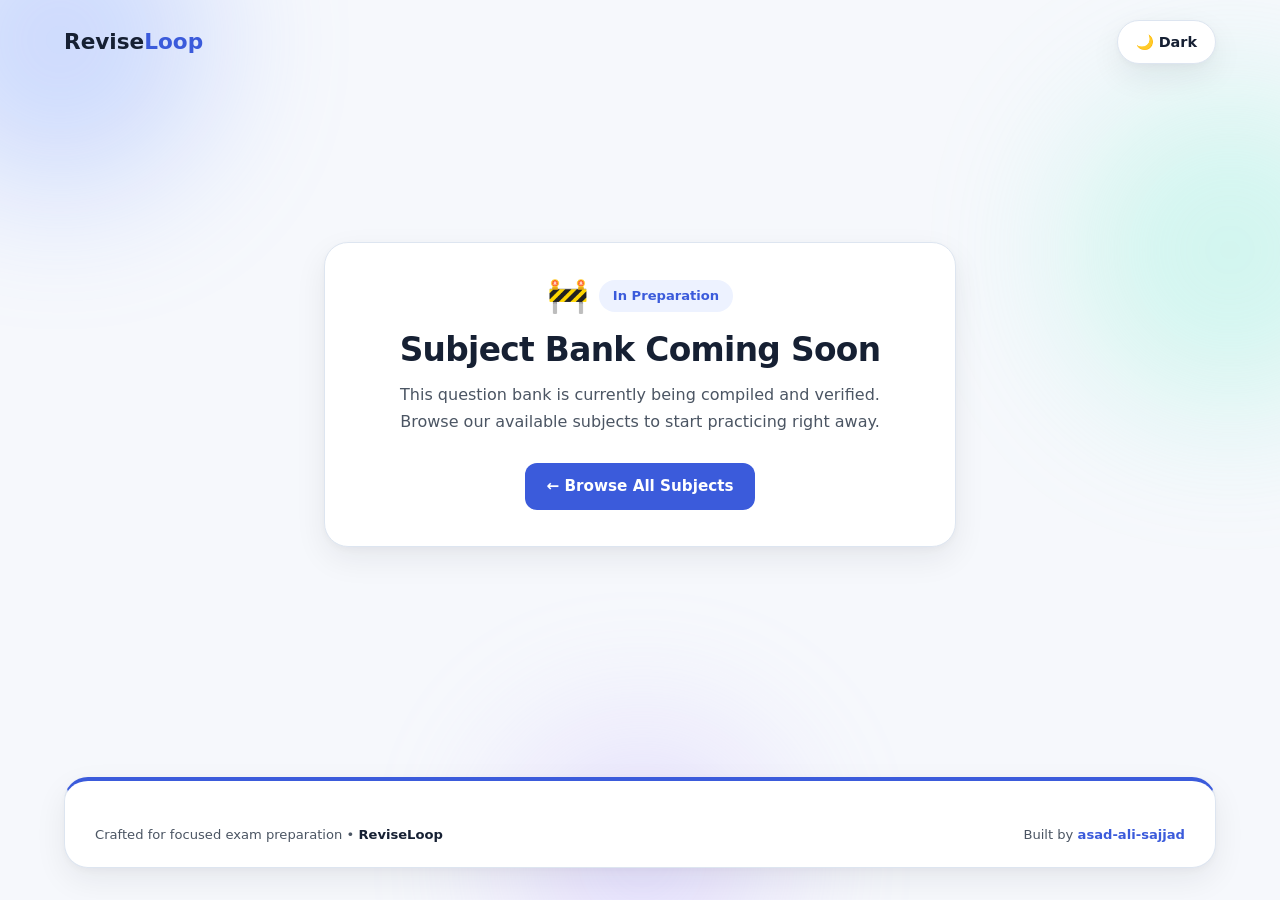
==== commit f49860f1: "feat(v4.0.0): add interactive hero demo, landing sections, native modals, and scoped PWA cache - Add" ====
--- a/coming-soon.html
+++ b/coming-soon.html
@@ -3,9 +3,10 @@
 <head>
   <meta charset="UTF-8">
   <meta name="viewport" content="width=device-width, initial-scale=1.0">
-  <title data-config-title-format="Subject Status — {brand.name}">Subject Status</title>
+  <title data-config-title-format="Subject Status — {brand.name}">Subject Status — ReviseLoop</title>
   <meta name="description" data-config-meta-description="brand.metaDescription" content="Subject availability and upcoming MCQ bank status.">
-  <link rel="icon" type="image/svg+xml" href="data:image/svg+xml,%3Csvg xmlns='http://www.w3.org/2000/svg' viewBox='0 0 64 64'%3E%3Crect width='64' height='64' rx='16' fill='%233b5bdb'/%3E%3Ctext x='50%25' y='54%25' dominant-baseline='middle' text-anchor='middle' font-family='system-ui,sans-serif' font-weight='800' font-size='28' fill='%23ffffff'%3ECS%3C/text%3E%3C/svg%3E">
+  <meta name="theme-color" content="#3b5bdb">
+  <link rel="icon" type="image/svg+xml" href="data:image/svg+xml,%3Csvg xmlns='http://www.w3.org/2000/svg' viewBox='0 0 64 64'%3E%3Crect width='64' height='64' rx='16' fill='%233b5bdb'/%3E%3Cpath d='M46 32a14 14 0 1 1-5-10.7' fill='none' stroke='%23fff' stroke-width='6' stroke-linecap='round'/%3E%3Cpath d='M43 12v12H31' fill='none' stroke='%23fff' stroke-width='6' stroke-linecap='round' stroke-linejoin='round'/%3E%3C/svg%3E">
   <link rel="stylesheet" href="assets/css/global.css">
   <link rel="stylesheet" href="assets/css/coming-soon.css">
 </head>
@@ -19,7 +20,7 @@
   <!-- Navbar -->
   <header class="navbar">
     <div class="nav-inner">
-      <a href="index.html" class="logo" data-config-logo></a>
+      <a href="index.html" class="logo" data-config-logo>Revise<span>Loop</span></a>
       <button type="button" class="theme-btn" id="themeBtn" aria-label="Switch to dark mode" aria-pressed="false">🌙 Dark</button>
     </div>
   </header>
@@ -46,8 +47,8 @@
   <!-- Footer -->
   <footer class="site-footer">
     <div class="footer-bottom">
-      <span><span data-config-text="brand.copyrightLine">Crafted for focused exam preparation</span> • <strong data-config-text="brand.name"></strong></span>
-      <span>Open-source static study workspace</span>
+      <span><span data-config-text="brand.copyrightLine">Crafted for focused exam preparation</span> • <strong data-config-text="brand.name">ReviseLoop</strong></span>
+      <span>Built by <a href="https://github.com/asad-ali-sajjad" target="_blank" rel="noopener noreferrer">asad-ali-sajjad</a></span>
     </div>
   </footer>
 
@@ -55,5 +56,6 @@
   <script src="assets/js/theme.js"></script>
   <script src="assets/js/subjects-data.js"></script>
   <script src="assets/js/coming-soon.js"></script>
+  <script src="assets/js/pwa.js"></script>
 </body>
 </html>
--- a/assets/css/global.css
+++ b/assets/css/global.css
@@ -23,6 +23,7 @@
 
   --sidebar-w: 276px;
   --ease-smooth: cubic-bezier(0.22, 1, 0.36, 1);
+  --serif: "Fraunces", Georgia, "Times New Roman", serif;
 
   --shadow:
     0 2px 8px rgba(15, 23, 42, 0.04),
@@ -57,6 +58,10 @@
   margin: 0;
   padding: 0;
   box-sizing: border-box;
+}
+
+[hidden] {
+  display: none !important;
 }
 
 html {
@@ -89,6 +94,23 @@
   border: 0;
 }
 
+.skip-link {
+  position: absolute;
+  left: 16px;
+  top: -80px;
+  z-index: 100;
+  padding: 12px 16px;
+  border-radius: 10px;
+  background: var(--primary);
+  color: var(--primary-fg);
+  font-weight: 700;
+  text-decoration: none;
+}
+
+.skip-link:focus {
+  top: 12px;
+}
+
 :focus-visible {
   outline: 3px solid var(--primary);
   outline-offset: 2px;
@@ -170,7 +192,8 @@
   padding: 20px 24px 12px;
 }
 
-.nav {
+.nav,
+.nav-inner {
   display: flex;
   justify-content: space-between;
   align-items: center;
@@ -185,6 +208,35 @@
 }
 
 .logo span {
+  color: var(--primary);
+}
+
+.nav-links {
+  display: flex;
+  align-items: center;
+  gap: 4px;
+  margin-left: auto;
+}
+
+.nav-links a,
+.nav-links button {
+  min-height: 44px;
+  display: inline-flex;
+  align-items: center;
+  padding: 0 12px;
+  background: none;
+  border: 0;
+  font: inherit;
+  font-size: 0.92rem;
+  font-weight: 600;
+  color: var(--muted);
+  text-decoration: none;
+  cursor: pointer;
+  transition: color 0.18s ease;
+}
+
+.nav-links a:hover,
+.nav-links button:hover {
   color: var(--primary);
 }
 
@@ -200,6 +252,7 @@
   box-shadow: var(--shadow);
   cursor: pointer;
   color: var(--text);
+  font-family: inherit;
   font-size: 0.9rem;
   font-weight: 600;
   transition: transform 0.2s ease, border-color 0.2s ease;
@@ -210,8 +263,14 @@
   border-color: var(--primary);
 }
 
+@media (max-width: 860px) {
+  .nav-links {
+    display: none;
+  }
+}
+
 /* =======================
-   SHARED TAGS & BUTTONS
+   SHARED TAGS, BUTTONS & KBD
 ======================= */
 .tag {
   display: inline-block;
@@ -232,8 +291,11 @@
   text-decoration: none;
   padding: 11px 20px;
   border-radius: 12px;
+  border: 1px solid transparent;
+  font-family: inherit;
   font-size: 0.95rem;
   font-weight: 700;
+  cursor: pointer;
   transition: transform 0.2s ease, background-color 0.2s ease, border-color 0.2s ease;
 }
 
@@ -259,6 +321,18 @@
 
 .btn-secondary:hover {
   border-color: var(--primary);
+}
+
+kbd {
+  background: var(--card);
+  border: 1px solid var(--border);
+  border-bottom-width: 2px;
+  border-radius: 5px;
+  padding: 1px 6px;
+  font-family: ui-monospace, SFMono-Regular, Menlo, Monaco, Consolas, monospace;
+  font-size: 0.75rem;
+  font-weight: 700;
+  color: var(--text);
 }
 
 /* =======================
@@ -273,15 +347,16 @@
 }
 
 /* ==========================================================================
-   UPGRADED SITE FOOTER (Shared across index.html & quiz.html)
+   SHARED SITE FOOTER (index.html, quiz.html & coming-soon.html)
    ========================================================================== */
 footer.site-footer {
-  width: 100%;
+  width: calc(100% - 48px);
   max-width: 1152px;
   margin: 48px auto 32px;
   padding: 28px 30px 22px;
   background: var(--card);
   border: 1px solid var(--border);
+  border-top: 4px solid var(--primary);
   border-radius: 24px;
   box-shadow: var(--shadow);
   text-align: left;
@@ -289,6 +364,7 @@
 }
 
 footer.site-footer.quiz-footer {
+  width: 100%;
   max-width: 100%;
   margin: 28px 0 0;
   padding: 24px 26px 20px;
@@ -310,8 +386,14 @@
 
 .footer-logo {
   display: inline-block;
-  font-size: 1.15rem;
-  margin-bottom: 8px;
+  font-size: 1.25rem;
+  margin-bottom: 4px;
+}
+
+.footer-motto {
+  font: italic 600 1.05rem var(--serif);
+  color: var(--text);
+  margin: 2px 0 8px;
 }
 
 .footer-desc {
@@ -345,9 +427,11 @@
 .footer-col {
   display: flex;
   flex-direction: column;
-  gap: 7px;
-}
-
+  align-items: flex-start;
+  gap: 2px;
+}
+
+.footer-col h3,
 .footer-col h4 {
   font-size: 0.78rem;
   font-weight: 800;
@@ -357,15 +441,25 @@
   margin: 0 0 4px;
 }
 
-.footer-col a {
+.footer-col a,
+.footer-col button {
+  display: inline-flex;
+  align-items: center;
+  min-height: 40px;
+  background: none;
+  border: 0;
+  font: inherit;
+  text-align: left;
   text-decoration: none;
-  font-size: 0.85rem;
+  font-size: 0.86rem;
   font-weight: 600;
   color: var(--muted);
+  cursor: pointer;
   transition: color 0.16s ease, transform 0.16s ease;
 }
 
-.footer-col a:hover {
+.footer-col a:hover,
+.footer-col button:hover {
   color: var(--primary);
   transform: translateX(2px);
 }
@@ -383,6 +477,16 @@
 
 .footer-bottom strong {
   color: var(--text);
+}
+
+.footer-bottom a {
+  color: var(--primary);
+  font-weight: 700;
+  text-decoration: none;
+}
+
+.footer-bottom a:hover {
+  text-decoration: underline;
 }
 
 @media (max-width: 768px) {
--- a/assets/css/coming-soon.css
+++ b/assets/css/coming-soon.css
@@ -1,5 +1,5 @@
 /* ==========================================================================
-   CS MCQ Hub — Coming Soon / Direct Link Status Page
+   ReviseLoop — Coming Soon / Direct Link Status Page
    ========================================================================== */
 
 body {
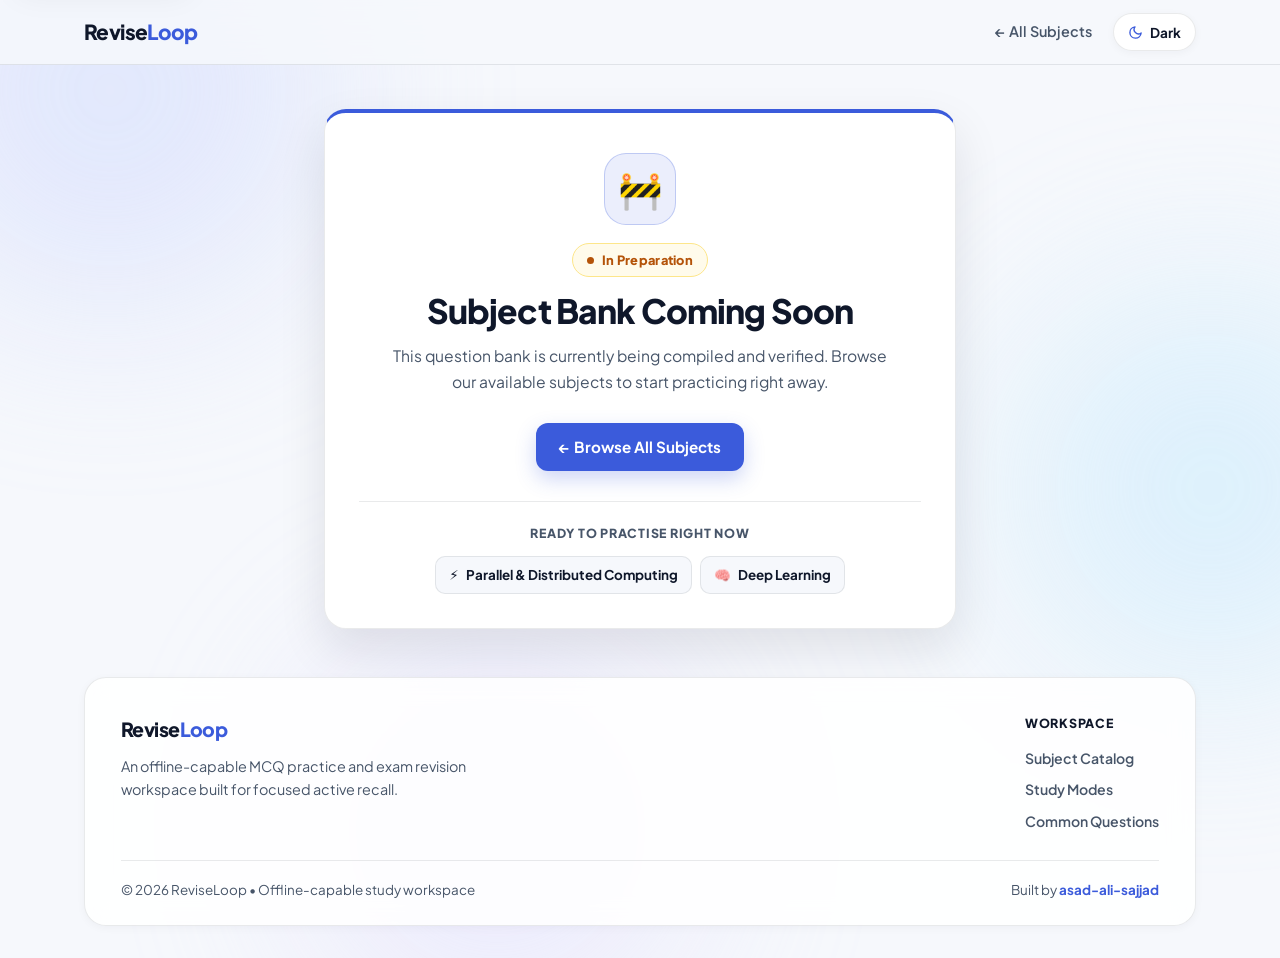
==== commit 9b3a34f1: "feat(ui): redesign landing page, unify design tokens, and polish quiz workspace - Introduce Plus Jak" ====
--- a/coming-soon.html
+++ b/coming-soon.html
@@ -6,11 +6,16 @@
   <title data-config-title-format="Subject Status — {brand.name}">Subject Status — ReviseLoop</title>
   <meta name="description" data-config-meta-description="brand.metaDescription" content="Subject availability and upcoming MCQ bank status.">
   <meta name="theme-color" content="#3b5bdb">
-  <link rel="icon" type="image/svg+xml" href="data:image/svg+xml,%3Csvg xmlns='http://www.w3.org/2000/svg' viewBox='0 0 64 64'%3E%3Crect width='64' height='64' rx='16' fill='%233b5bdb'/%3E%3Cpath d='M46 32a14 14 0 1 1-5-10.7' fill='none' stroke='%23fff' stroke-width='6' stroke-linecap='round'/%3E%3Cpath d='M43 12v12H31' fill='none' stroke='%23fff' stroke-width='6' stroke-linecap='round' stroke-linejoin='round'/%3E%3C/svg%3E">
+  <link rel="icon" type="image/svg+xml" href="data:image/svg+xml,%3Csvg xmlns='http://www.w3.org/2000/svg' viewBox='0 0 64 64'%3E%3Crect width='64' height='64' rx='16' fill='%233b5bdb'/%3E%3Ctext x='50%25' y='54%25' dominant-baseline='middle' text-anchor='middle' font-family='system-ui,sans-serif' font-weight='800' font-size='30' fill='%23fff'%3ERL%3C/text%3E%3C/svg%3E">
+  <link rel="preconnect" href="https://fonts.googleapis.com">
+  <link rel="preconnect" href="https://fonts.gstatic.com" crossorigin>
+  <link href="https://fonts.googleapis.com/css2?family=Plus+Jakarta+Sans:wght@400;500;600;700;800&display=swap" rel="stylesheet">
   <link rel="stylesheet" href="assets/css/global.css">
   <link rel="stylesheet" href="assets/css/coming-soon.css">
 </head>
 <body>
+
+  <a href="#main-content" class="skip-link">Skip to main content</a>
 
   <!-- Ambient Background Blobs -->
   <div class="blob blob1" aria-hidden="true"></div>
@@ -20,17 +25,26 @@
   <!-- Navbar -->
   <header class="navbar">
     <div class="nav-inner">
-      <a href="index.html" class="logo" data-config-logo>Revise<span>Loop</span></a>
-      <button type="button" class="theme-btn" id="themeBtn" aria-label="Switch to dark mode" aria-pressed="false">🌙 Dark</button>
+      <a href="index.html" class="logo">Revise<span>Loop</span></a>
+      <div class="nav-links">
+        <a href="index.html#subjects" class="nav-back-link">← All Subjects</a>
+        <button type="button" class="theme-btn" id="themeBtn" aria-label="Switch to dark mode" aria-pressed="false">🌙 Dark</button>
+      </div>
     </div>
   </header>
 
   <!-- Main Status Card -->
-  <main class="cs-main">
+  <main class="cs-main" id="main-content">
     <section class="cs-card" aria-labelledby="cs-title">
-      <div class="cs-top-meta">
-        <span class="cs-icon" id="cs-icon" aria-hidden="true">🚧</span>
-        <span class="cs-badge" id="cs-badge">In Preparation</span>
+      <div class="cs-icon-halo" aria-hidden="true">
+        <span class="cs-icon" id="cs-icon">🚧</span>
+      </div>
+
+      <div class="cs-badge-row">
+        <span class="cs-badge" id="cs-badge">
+          <span class="cs-status-dot" aria-hidden="true"></span>
+          <span id="cs-badge-text">In Preparation</span>
+        </span>
       </div>
 
       <h1 id="cs-title">Subject Bank Coming Soon</h1>
@@ -41,16 +55,41 @@
       <div class="cs-actions" id="cs-actions">
         <a href="index.html" class="btn btn-primary">← Browse All Subjects</a>
       </div>
+
+      <div class="cs-available-wrap" id="cs-available-wrap" hidden>
+        <p class="cs-available-label">Ready to practise right now</p>
+        <div class="cs-available-chips" id="cs-available-chips"></div>
+      </div>
     </section>
   </main>
 
   <!-- Footer -->
-  <footer class="site-footer">
-    <div class="footer-bottom">
-      <span><span data-config-text="brand.copyrightLine">Crafted for focused exam preparation</span> • <strong data-config-text="brand.name">ReviseLoop</strong></span>
-      <span>Built by <a href="https://github.com/asad-ali-sajjad" target="_blank" rel="noopener noreferrer">asad-ali-sajjad</a></span>
-    </div>
-  </footer>
+  <div class="cs-footer-wrap">
+    <footer class="site-footer">
+      <div class="footer-inner">
+        <div class="footer-brand">
+          <a href="index.html" class="logo footer-logo">Revise<span>Loop</span></a>
+          <p class="footer-desc" data-config-text="brand.footerTagline">
+            An offline-capable MCQ practice and exam revision workspace built for focused active recall.
+          </p>
+        </div>
+
+        <div class="footer-links-group">
+          <div class="footer-col">
+            <h4>Workspace</h4>
+            <a href="index.html#subjects">Subject Catalog</a>
+            <a href="index.html#features">Study Modes</a>
+            <a href="index.html#faq">Common Questions</a>
+          </div>
+        </div>
+      </div>
+
+      <div class="footer-bottom">
+        <span data-config-text="brand.copyrightLine">© 2026 ReviseLoop • Offline-capable study workspace</span>
+        <span>Built by <a data-config-href="author.githubUrl" data-config-text="author.name" href="https://github.com/asad-ali-sajjad" target="_blank" rel="noopener noreferrer">asad-ali-sajjad</a></span>
+      </div>
+    </footer>
+  </div>
 
   <script src="assets/js/config.js"></script>
   <script src="assets/js/theme.js"></script>
--- a/assets/css/global.css
+++ b/assets/css/global.css
@@ -1,62 +1,94 @@
+/* ==========================================================================
+   ReviseLoop — Global Design Tokens, Theme Variables & Shared Shell
+   ========================================================================== */
+
 :root {
+  --sans: "Plus Jakarta Sans", system-ui, -apple-system, BlinkMacSystemFont, "Segoe UI", Roboto, "Helvetica Neue", Arial, sans-serif;
+  --mono: ui-monospace, SFMono-Regular, Menlo, Monaco, Consolas, "Liberation Mono", monospace;
+
   --bg: #f6f8fc;
-  --card: #ffffff;
-  --text: #162033;
-  --muted: #4b5563;
-  --border: #dde5f0;
+  --surface: rgba(255, 255, 255, 0.88);
+  --surface-solid: #ffffff;
+  --surface-subtle: #f1f5f9;
+  --text: #0f172a;
+  --muted: #475569;
+  --border: rgba(15, 23, 42, 0.09);
+  --border-strong: rgba(15, 23, 42, 0.16);
 
   --primary: #3b5bdb;
   --primary-hover: #2f49b8;
   --primary-fg: #ffffff;
-  --primary-light: #edf2ff;
-
-  --accent-green: #047857;
-  --accent-green-light: #ecfdf5;
-
-  --bad-bg: #fef2f2;
-  --bad-border: #fecaca;
-  --bad-text: #b91c1c;
+  --primary-soft: rgba(59, 91, 219, 0.1);
+  --primary-border: rgba(59, 91, 219, 0.25);
+
+  --success: #15803d;
+  --success-bg: #f0fdf4;
+  --success-border: #86efac;
+
+  --danger: #b91c1c;
+  --danger-bg: #fef2f2;
+  --danger-border: #fca5a5;
 
   --warn-bg: #fffbeb;
   --warn-border: #fde68a;
   --warn-text: #b45309;
 
+  /* Cross-stylesheet compatibility aliases (coming-soon.css & quiz.css) */
+  --card: var(--surface-solid);
+  --primary-light: var(--primary-soft);
+  --accent-green: var(--success);
+  --accent-green-light: var(--success-bg);
+  --bad-bg: var(--danger-bg);
+  --bad-border: var(--danger-border);
+  --bad-text: var(--danger);
   --sidebar-w: 276px;
   --ease-smooth: cubic-bezier(0.22, 1, 0.36, 1);
-  --serif: "Fraunces", Georgia, "Times New Roman", serif;
-
-  --shadow:
-    0 2px 8px rgba(15, 23, 42, 0.04),
-    0 12px 32px rgba(15, 23, 42, 0.07);
+
+  --shadow-sm: 0 2px 8px rgba(15, 23, 42, 0.04);
+  --shadow: 0 12px 32px rgba(15, 23, 42, 0.06);
+  --shadow-lg: 0 20px 48px rgba(15, 23, 42, 0.1);
+
+  --radius-sm: 10px;
+  --radius-md: 16px;
+  --radius-lg: 22px;
 }
 
 [data-theme="dark"] {
-  --bg: #0f172a;
-  --card: #172033;
-  --text: #f8fafc;
+  --bg: #0b1120;
+  --surface: rgba(17, 25, 43, 0.88);
+  --surface-solid: #11192b;
+  --surface-subtle: #18233c;
+  --text: #f1f5f9;
   --muted: #94a3b8;
-  --border: #273449;
-
-  --primary: #7c9dff;
-  --primary-hover: #96b0ff;
+  --border: rgba(148, 163, 184, 0.14);
+  --border-strong: rgba(148, 163, 184, 0.24);
+
+  --primary: #6384ff;
+  --primary-hover: #7c97ff;
   --primary-fg: #0b132b;
-  --primary-light: #1f2f57;
-
-  --accent-green: #34d399;
-  --accent-green-light: #132e2b;
-
-  --bad-bg: rgba(239, 68, 68, 0.14);
-  --bad-border: rgba(248, 113, 113, 0.32);
-  --bad-text: #fca5a5;
+  --primary-soft: rgba(99, 132, 255, 0.15);
+  --primary-border: rgba(99, 132, 255, 0.34);
+
+  --success: #4ade80;
+  --success-bg: rgba(22, 163, 74, 0.14);
+  --success-border: rgba(74, 222, 128, 0.35);
+
+  --danger: #f87171;
+  --danger-bg: rgba(220, 38, 38, 0.14);
+  --danger-border: rgba(248, 113, 113, 0.35);
 
   --warn-bg: rgba(245, 158, 11, 0.14);
   --warn-border: rgba(251, 191, 36, 0.32);
   --warn-text: #fcd34d;
-}
-
-* {
-  margin: 0;
-  padding: 0;
+
+  --shadow-sm: 0 2px 10px rgba(0, 0, 0, 0.24);
+  --shadow: 0 14px 36px rgba(0, 0, 0, 0.36);
+  --shadow-lg: 0 24px 56px rgba(0, 0, 0, 0.48);
+}
+
+*,
+*::before,
+*::after {
   box-sizing: border-box;
 }
 
@@ -69,19 +101,67 @@
 }
 
 body {
+  margin: 0;
+  font-family: var(--sans);
   background: var(--bg);
   color: var(--text);
-  font-family: system-ui, -apple-system, BlinkMacSystemFont, "Segoe UI", Roboto, sans-serif;
-  min-height: 100vh;
-  display: flex;
-  flex-direction: column;
+  line-height: 1.6;
+  -webkit-font-smoothing: antialiased;
   overflow-x: hidden;
-  line-height: 1.5;
-}
-
-/* =======================
-   ACCESSIBILITY UTILITIES
-======================= */
+  transition: background-color 0.2s ease, color 0.2s ease;
+}
+
+a {
+  color: inherit;
+}
+
+:focus-visible {
+  outline: 2.5px solid var(--primary);
+  outline-offset: 2px;
+}
+
+@media (prefers-reduced-motion: reduce) {
+  html {
+    scroll-behavior: auto;
+  }
+
+  *,
+  *::before,
+  *::after {
+    animation-duration: 0.01ms !important;
+    animation-iteration-count: 1 !important;
+    transition-duration: 0.01ms !important;
+    scroll-behavior: auto !important;
+  }
+}
+
+code {
+  font-family: var(--mono);
+  font-size: 0.88em;
+  background: var(--primary-soft);
+  color: var(--primary);
+  padding: 2px 6px;
+  border-radius: 6px;
+}
+
+kbd {
+  display: inline-flex;
+  align-items: center;
+  justify-content: center;
+  min-width: 22px;
+  height: 22px;
+  padding: 0 6px;
+  font-family: var(--mono);
+  font-size: 0.74rem;
+  font-weight: 700;
+  color: var(--muted);
+  background: var(--surface-solid);
+  border: 1px solid var(--border-strong);
+  border-bottom-width: 2px;
+  border-radius: 6px;
+}
+
+/* Accessibility Helpers */
 .sr-only {
   position: absolute;
   width: 1px;
@@ -95,367 +175,330 @@
 }
 
 .skip-link {
-  position: absolute;
+  position: fixed;
+  top: -60px;
   left: 16px;
-  top: -80px;
-  z-index: 100;
-  padding: 12px 16px;
+  z-index: 2000;
+  background: var(--primary);
+  color: #ffffff;
+  font-weight: 700;
+  font-size: 0.88rem;
+  padding: 10px 16px;
   border-radius: 10px;
-  background: var(--primary);
-  color: var(--primary-fg);
-  font-weight: 700;
-  text-decoration: none;
+  text-decoration: none;
+  box-shadow: var(--shadow);
+  transition: top 0.15s ease;
 }
 
 .skip-link:focus {
-  top: 12px;
-}
-
-:focus-visible {
-  outline: 3px solid var(--primary);
-  outline-offset: 2px;
-}
-
-@media (prefers-reduced-motion: reduce) {
-  html {
-    scroll-behavior: auto;
-  }
-
-  *,
-  *::before,
-  *::after {
-    animation-duration: 0.01ms !important;
-    animation-iteration-count: 1 !important;
-    transition-duration: 0.01ms !important;
-    scroll-behavior: auto !important;
-  }
-}
-
-/* =======================
-   BACKGROUND BLOBS
-======================= */
+  top: 14px;
+}
+
+/* Ambient Background Blobs */
 .blob {
   position: fixed;
   border-radius: 50%;
-  filter: blur(72px);
+  filter: blur(95px);
+  opacity: 0.42;
+  pointer-events: none;
   z-index: -1;
-  opacity: 0.35;
-  pointer-events: none;
 }
 
 [data-theme="dark"] .blob {
-  opacity: 0.14;
+  opacity: 0.2;
 }
 
 .blob1 {
-  width: 300px;
-  height: 300px;
-  background: #7ea1ff;
-  top: -110px;
-  left: -90px;
+  width: 440px;
+  height: 440px;
+  background: #c7d2fe;
+  top: -130px;
+  left: -110px;
 }
 
 .blob2 {
-  width: 320px;
-  height: 320px;
-  background: #8df2d7;
-  right: -110px;
-  top: 90px;
+  width: 400px;
+  height: 400px;
+  background: #bae6fd;
+  top: 32%;
+  right: -130px;
 }
 
 .blob3 {
-  width: 260px;
-  height: 260px;
-  background: #c5b1ff;
-  bottom: -90px;
-  left: 40%;
-}
-
-@media (max-width: 768px) {
-  .blob {
-    filter: blur(44px);
-    opacity: 0.25;
-  }
-
-  [data-theme="dark"] .blob {
-    opacity: 0.1;
-  }
-}
-
-/* =======================
-   HEADER & NAV
-======================= */
-header {
-  width: 100%;
-  max-width: 1200px;
+  width: 380px;
+  height: 380px;
+  background: #ddd6fe;
+  bottom: -120px;
+  left: 24%;
+}
+
+/* Top Navbar */
+.navbar {
+  position: sticky;
+  top: 0;
+  z-index: 100;
+  backdrop-filter: blur(14px);
+  -webkit-backdrop-filter: blur(14px);
+  background: rgba(246, 248, 252, 0.84);
+  border-bottom: 1px solid var(--border);
+}
+
+[data-theme="dark"] .navbar {
+  background: rgba(11, 17, 32, 0.84);
+}
+
+.nav-inner {
+  max-width: 1160px;
   margin: 0 auto;
-  padding: 20px 24px 12px;
-}
-
-.nav,
-.nav-inner {
-  display: flex;
+  padding: 13px 24px;
+  display: flex;
+  align-items: center;
   justify-content: space-between;
-  align-items: center;
-  gap: 12px;
-}
-
+  gap: 16px;
+}
+
+/* Clean Two-Tone Brand Wordmark (No Refresh Icon) */
 .logo {
-  font-size: 1.35rem;
+  display: inline-flex;
+  align-items: center;
+  font-size: 1.3rem;
   font-weight: 800;
+  letter-spacing: -0.03em;
   text-decoration: none;
   color: var(--text);
 }
 
-.logo span {
+.logo svg {
+  display: none;
+}
+
+.logo span,
+.logo-accent {
   color: var(--primary);
 }
 
 .nav-links {
   display: flex;
   align-items: center;
-  gap: 4px;
-  margin-left: auto;
+  gap: 6px;
 }
 
 .nav-links a,
-.nav-links button {
-  min-height: 44px;
-  display: inline-flex;
-  align-items: center;
-  padding: 0 12px;
+.nav-link-btn {
   background: none;
-  border: 0;
-  font: inherit;
-  font-size: 0.92rem;
-  font-weight: 600;
-  color: var(--muted);
-  text-decoration: none;
-  cursor: pointer;
-  transition: color 0.18s ease;
-}
-
-.nav-links a:hover,
-.nav-links button:hover {
-  color: var(--primary);
-}
-
-.theme-btn {
-  display: inline-flex;
-  align-items: center;
-  justify-content: center;
-  min-height: 44px;
-  border: 1px solid var(--border);
-  padding: 10px 18px;
-  border-radius: 999px;
-  background: var(--card);
-  box-shadow: var(--shadow);
-  cursor: pointer;
-  color: var(--text);
+  border: none;
+  padding: 7px 11px;
+  border-radius: 9px;
   font-family: inherit;
   font-size: 0.9rem;
   font-weight: 600;
-  transition: transform 0.2s ease, border-color 0.2s ease;
+  color: var(--muted);
+  text-decoration: none;
+  cursor: pointer;
+  transition: color 0.15s ease, background-color 0.15s ease;
+}
+
+.nav-links a:hover,
+.nav-link-btn:hover {
+  color: var(--primary);
+  background: var(--primary-soft);
+}
+
+.nav-back-link {
+  display: inline-flex;
+  align-items: center;
+  gap: 6px;
+  font-size: 0.9rem;
+  font-weight: 700;
+  color: var(--muted);
+  text-decoration: none;
+  padding: 7px 12px;
+  border-radius: 9px;
+  transition: color 0.15s ease, background-color 0.15s ease;
+}
+
+.nav-back-link:hover {
+  color: var(--primary);
+  background: var(--primary-soft);
+}
+
+/* Shared Buttons & Pills */
+.theme-btn {
+  display: inline-flex;
+  align-items: center;
+  justify-content: center;
+  gap: 7px;
+  min-height: 38px;
+  padding: 7px 14px;
+  margin-left: 4px;
+  border-radius: 999px;
+  border: 1px solid var(--border);
+  background: var(--surface-solid);
+  color: var(--text);
+  font-family: inherit;
+  font-size: 0.85rem;
+  font-weight: 700;
+  cursor: pointer;
+  box-shadow: var(--shadow-sm);
+  transition: transform 0.15s ease, border-color 0.15s ease, background-color 0.15s ease;
 }
 
 .theme-btn:hover {
-  transform: translateY(-2px);
-  border-color: var(--primary);
-}
-
-@media (max-width: 860px) {
-  .nav-links {
-    display: none;
-  }
-}
-
-/* =======================
-   SHARED TAGS, BUTTONS & KBD
-======================= */
+  transform: translateY(-1px);
+  border-color: var(--primary-border);
+}
+
+.theme-btn svg {
+  color: var(--primary);
+  flex-shrink: 0;
+}
+
+.btn {
+  display: inline-flex;
+  align-items: center;
+  justify-content: center;
+  gap: 8px;
+  min-height: 44px;
+  padding: 11px 22px;
+  border-radius: 12px;
+  font-family: inherit;
+  font-size: 0.95rem;
+  font-weight: 700;
+  text-decoration: none;
+  cursor: pointer;
+  border: 1px solid transparent;
+  transition: transform 0.16s ease, box-shadow 0.16s ease, background-color 0.16s ease, border-color 0.16s ease;
+}
+
+.btn:hover {
+  transform: translateY(-1px);
+}
+
+.btn:active {
+  transform: translateY(0);
+}
+
+.btn-primary {
+  background: var(--primary);
+  color: #ffffff;
+  box-shadow: 0 8px 20px rgba(59, 91, 219, 0.25);
+}
+
+.btn-primary:hover {
+  background: var(--primary-hover);
+  box-shadow: 0 10px 24px rgba(59, 91, 219, 0.32);
+}
+
+.btn-secondary {
+  background: var(--surface-solid);
+  color: var(--text);
+  border-color: var(--border);
+  box-shadow: var(--shadow-sm);
+}
+
+.btn-secondary:hover {
+  border-color: var(--primary-border);
+  background: var(--surface-subtle);
+}
+
 .tag {
-  display: inline-block;
+  display: inline-flex;
+  align-items: center;
+  gap: 7px;
   padding: 6px 14px;
   border-radius: 999px;
-  background: var(--primary-light);
-  color: var(--primary);
-  font-weight: 700;
-  font-size: 0.84rem;
-  margin-bottom: 12px;
-}
-
-.btn {
-  display: inline-flex;
-  align-items: center;
-  justify-content: center;
-  min-height: 44px;
-  text-decoration: none;
-  padding: 11px 20px;
-  border-radius: 12px;
-  border: 1px solid transparent;
-  font-family: inherit;
-  font-size: 0.95rem;
-  font-weight: 700;
-  cursor: pointer;
-  transition: transform 0.2s ease, background-color 0.2s ease, border-color 0.2s ease;
-}
-
-.btn:hover {
-  transform: translateY(-2px);
-}
-
-.btn-primary {
-  background: var(--primary);
-  color: var(--primary-fg);
-}
-
-.btn-primary:hover {
-  background: var(--primary-hover);
-}
-
-.btn-secondary {
-  background: var(--card);
-  color: var(--text);
+  font-size: 0.82rem;
+  font-weight: 700;
+  background: var(--primary-soft);
+  color: var(--primary);
+  border: 1px solid var(--primary-border);
+}
+
+/* Unified Site Footer */
+.site-footer {
+  margin-top: 64px;
+  background: var(--surface);
   border: 1px solid var(--border);
-  box-shadow: var(--shadow);
-}
-
-.btn-secondary:hover {
-  border-color: var(--primary);
-}
-
-kbd {
-  background: var(--card);
-  border: 1px solid var(--border);
-  border-bottom-width: 2px;
-  border-radius: 5px;
-  padding: 1px 6px;
-  font-family: ui-monospace, SFMono-Regular, Menlo, Monaco, Consolas, monospace;
-  font-size: 0.75rem;
-  font-weight: 700;
-  color: var(--text);
-}
-
-/* =======================
-   FOOTER
-======================= */
-footer {
-  margin-top: auto;
-  text-align: center;
-  padding: 36px 20px;
-  color: var(--muted);
-  font-size: 0.95rem;
-}
-
-/* ==========================================================================
-   SHARED SITE FOOTER (index.html, quiz.html & coming-soon.html)
-   ========================================================================== */
-footer.site-footer {
-  width: calc(100% - 48px);
-  max-width: 1152px;
-  margin: 48px auto 32px;
-  padding: 28px 30px 22px;
-  background: var(--card);
-  border: 1px solid var(--border);
-  border-top: 4px solid var(--primary);
-  border-radius: 24px;
-  box-shadow: var(--shadow);
-  text-align: left;
-  color: var(--muted);
-}
-
-footer.site-footer.quiz-footer {
-  width: 100%;
-  max-width: 100%;
-  margin: 28px 0 0;
-  padding: 24px 26px 20px;
+  border-radius: var(--radius-lg);
+  padding: 36px 36px 24px;
+  box-shadow: var(--shadow-sm);
+  backdrop-filter: blur(12px);
 }
 
 .footer-inner {
   display: flex;
   justify-content: space-between;
   align-items: flex-start;
+  gap: 36px;
   flex-wrap: wrap;
-  gap: 28px;
-  padding-bottom: 20px;
-  border-bottom: 1px solid var(--border);
 }
 
 .footer-brand {
-  max-width: 420px;
+  max-width: 380px;
 }
 
 .footer-logo {
-  display: inline-block;
-  font-size: 1.25rem;
-  margin-bottom: 4px;
-}
-
-.footer-motto {
-  font: italic 600 1.05rem var(--serif);
-  color: var(--text);
-  margin: 2px 0 8px;
+  font-size: 1.22rem;
 }
 
 .footer-desc {
-  font-size: 0.88rem;
+  margin: 10px 0 0;
+  font-size: 0.9rem;
+  color: var(--muted);
   line-height: 1.6;
-  color: var(--muted);
-  margin: 0 0 12px;
 }
 
 .footer-pills {
   display: flex;
   flex-wrap: wrap;
   gap: 7px;
+  margin-top: 14px;
 }
 
 .footer-pill {
-  font-size: 0.78rem;
+  font-size: 0.76rem;
   font-weight: 700;
   padding: 4px 10px;
   border-radius: 999px;
-  background: var(--primary-light);
-  color: var(--primary);
+  background: var(--primary-soft);
+  color: var(--primary);
+  border: 1px solid var(--primary-border);
 }
 
 .footer-links-group {
   display: flex;
+  gap: 48px;
   flex-wrap: wrap;
-  gap: 36px;
 }
 
 .footer-col {
   display: flex;
   flex-direction: column;
-  align-items: flex-start;
-  gap: 2px;
-}
-
-.footer-col h3,
+  gap: 9px;
+}
+
 .footer-col h4 {
+  margin: 0 0 4px;
   font-size: 0.78rem;
   font-weight: 800;
   text-transform: uppercase;
-  letter-spacing: 0.07em;
+  letter-spacing: 0.06em;
   color: var(--text);
-  margin: 0 0 4px;
 }
 
 .footer-col a,
 .footer-col button {
-  display: inline-flex;
-  align-items: center;
-  min-height: 40px;
   background: none;
-  border: 0;
-  font: inherit;
+  border: none;
+  padding: 0;
   text-align: left;
-  text-decoration: none;
-  font-size: 0.86rem;
+  font-family: inherit;
+  font-size: 0.88rem;
   font-weight: 600;
   color: var(--muted);
+  text-decoration: none;
   cursor: pointer;
-  transition: color 0.16s ease, transform 0.16s ease;
+  transition: color 0.15s ease, transform 0.15s ease;
 }
 
 .footer-col a:hover,
@@ -465,18 +508,16 @@
 }
 
 .footer-bottom {
-  padding-top: 16px;
+  margin-top: 28px;
+  padding-top: 18px;
+  border-top: 1px solid var(--border);
   display: flex;
   justify-content: space-between;
   align-items: center;
+  gap: 12px;
   flex-wrap: wrap;
-  gap: 10px;
-  font-size: 0.82rem;
+  font-size: 0.84rem;
   color: var(--muted);
-}
-
-.footer-bottom strong {
-  color: var(--text);
 }
 
 .footer-bottom a {
@@ -489,16 +530,36 @@
   text-decoration: underline;
 }
 
-@media (max-width: 768px) {
-  footer.site-footer {
-    width: calc(100% - 32px);
-    margin: 40px auto 24px;
-    padding: 22px 20px 18px;
-    border-radius: 20px;
-  }
-
-  footer.site-footer.quiz-footer {
-    width: 100%;
-    margin: 22px 0 0;
+@media (max-width: 680px) {
+  .nav-inner {
+    padding: 11px 16px;
+    gap: 8px;
+  }
+
+  .nav-links {
+    gap: 2px;
+  }
+
+  .nav-links a,
+  .nav-link-btn {
+    padding: 6px 8px;
+    font-size: 0.84rem;
+  }
+
+  .nav-links a[href="#faq"] {
+    display: none;
+  }
+
+  .theme-btn {
+    padding: 6px 11px;
+    font-size: 0.82rem;
+  }
+
+  .site-footer {
+    padding: 26px 20px 20px;
+  }
+
+  .footer-links-group {
+    gap: 28px;
   }
 }
--- a/assets/css/coming-soon.css
+++ b/assets/css/coming-soon.css
@@ -13,7 +13,7 @@
   width: 100%;
   max-width: 680px;
   margin: 0 auto;
-  padding: 40px 24px 56px;
+  padding: 44px 24px 36px;
   display: flex;
   align-items: center;
   justify-content: center;
@@ -21,54 +21,93 @@
 
 .cs-card {
   width: 100%;
-  background: var(--card);
+  background: var(--surface-solid);
   border: 1px solid var(--border);
-  border-radius: 24px;
-  padding: 36px 32px;
-  box-shadow: var(--shadow);
+  border-top: 4px solid var(--primary);
+  border-radius: var(--radius-lg);
+  padding: 40px 34px 34px;
+  box-shadow: var(--shadow-lg);
   text-align: center;
 }
 
-.cs-top-meta {
+.cs-icon-halo {
   display: inline-flex;
   align-items: center;
-  gap: 10px;
+  justify-content: center;
+  width: 72px;
+  height: 72px;
+  border-radius: 22px;
+  background: var(--primary-soft);
+  border: 1px solid var(--primary-border);
   margin-bottom: 18px;
 }
 
 .cs-icon {
-  font-size: 2.1rem;
+  font-size: 2.25rem;
   line-height: 1;
+}
+
+.cs-badge-row {
+  margin-bottom: 14px;
 }
 
 .cs-badge {
   display: inline-flex;
   align-items: center;
+  gap: 8px;
   padding: 6px 14px;
   border-radius: 999px;
-  font-size: 0.82rem;
-  font-weight: 700;
-  background: var(--primary-light);
-  color: var(--primary);
+  font-size: 0.8rem;
+  font-weight: 800;
+  letter-spacing: 0.02em;
+  background: var(--warn-bg);
+  color: var(--warn-text);
+  border: 1px solid var(--warn-border);
+}
+
+.cs-status-dot {
+  width: 7px;
+  height: 7px;
+  border-radius: 50%;
+  background: currentColor;
+  animation: cs-pulse 2s infinite;
+}
+
+@keyframes cs-pulse {
+  0%, 100% {
+    opacity: 1;
+    transform: scale(1);
+  }
+  50% {
+    opacity: 0.45;
+    transform: scale(0.85);
+  }
 }
 
 .cs-badge.is-ready {
-  background: var(--accent-green-light);
-  color: var(--accent-green);
+  background: var(--success-bg);
+  color: var(--success);
+  border-color: var(--success-border);
+}
+
+.cs-badge.is-ready .cs-status-dot {
+  animation: none;
 }
 
 .cs-card h1 {
-  font-size: clamp(1.5rem, 3vw, 2.05rem);
-  line-height: 1.2;
-  margin-bottom: 12px;
-  letter-spacing: -0.02em;
+  margin: 0 0 12px;
+  font-size: clamp(1.55rem, 3.2vw, 2.1rem);
+  font-weight: 800;
+  line-height: 1.18;
+  letter-spacing: -0.025em;
+  color: var(--text);
 }
 
 .cs-desc {
   color: var(--muted);
-  font-size: 1rem;
+  font-size: 0.98rem;
   line-height: 1.65;
-  max-width: 520px;
+  max-width: 500px;
   margin: 0 auto 28px;
 }
 
@@ -84,12 +123,76 @@
   min-height: 44px;
 }
 
+/* Available Subjects Quick-Jump Strip */
+.cs-available-wrap {
+  margin-top: 30px;
+  padding-top: 22px;
+  border-top: 1px solid var(--border);
+}
+
+.cs-available-label {
+  margin: 0 0 12px;
+  font-size: 0.78rem;
+  font-weight: 800;
+  text-transform: uppercase;
+  letter-spacing: 0.06em;
+  color: var(--muted);
+}
+
+.cs-available-chips {
+  display: flex;
+  justify-content: center;
+  flex-wrap: wrap;
+  gap: 8px;
+}
+
+.cs-subject-chip {
+  display: inline-flex;
+  align-items: center;
+  gap: 7px;
+  padding: 7px 13px;
+  border-radius: 10px;
+  background: var(--bg);
+  border: 1px solid var(--border);
+  font-size: 0.84rem;
+  font-weight: 700;
+  color: var(--text);
+  text-decoration: none;
+  transition: border-color 0.15s ease, background-color 0.15s ease, transform 0.15s ease;
+}
+
+.cs-subject-chip:hover {
+  border-color: var(--primary-border);
+  background: var(--primary-soft);
+  color: var(--primary);
+  transform: translateY(-1px);
+}
+
+.cs-footer-wrap {
+  width: 100%;
+  max-width: 1160px;
+  margin: 0 auto;
+  padding: 0 24px 32px;
+}
+
+.cs-footer-wrap .site-footer {
+  margin-top: 12px;
+}
+
 @media (max-width: 600px) {
+  .cs-main {
+    padding: 28px 16px 24px;
+  }
+
   .cs-card {
-    padding: 28px 20px;
+    padding: 30px 20px 26px;
   }
 
   .cs-actions .btn {
     width: 100%;
   }
+
+  .cs-footer-wrap {
+    padding: 0 16px 24px;
+  }
 }
